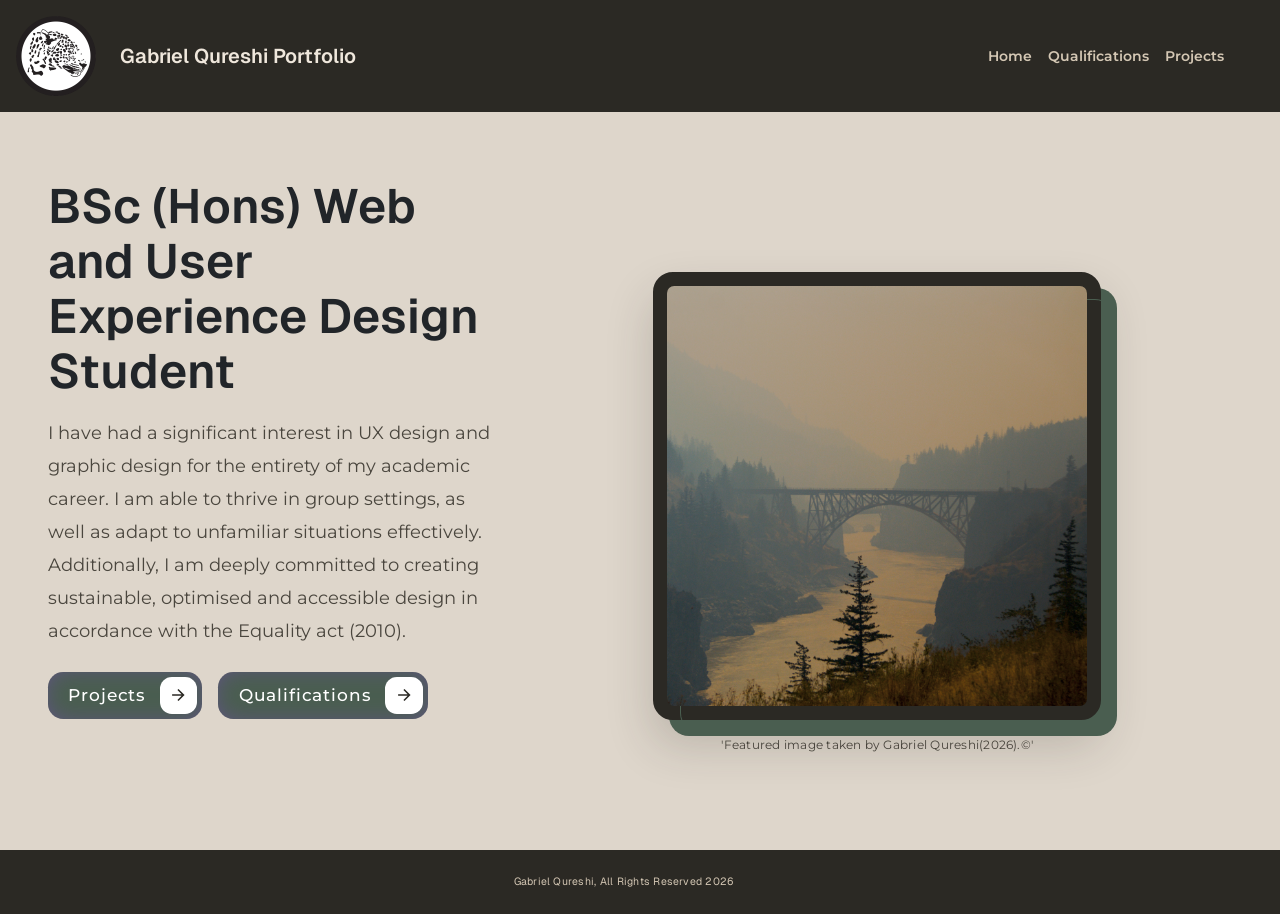
==== index.html @ 2beb2ed2 "Add files via upload" ====
<!DOCTYPE html>
<html lang="en">
    <head>
        <meta charset="utf-8" />
        <meta name="viewport" content="width=device-width, initial-scale=1, shrink-to-fit=no" />
        <meta name="description" content="" />
        <meta name="author" content="" />
        <title>Gabriel Qureshi Portfolio</title>
        <!-- Favicon-->
        <link rel="icon" type="image/x-icon" href="assets/faviconL.png" />
        <!-- Custom Google font-->
<link rel="preconnect" href="https://fonts.googleapis.com">
<link rel="preconnect" href="https://fonts.gstatic.com" crossorigin>
<link href="https://fonts.googleapis.com/css2?family=Cantata+One&family=Geist:ital,wght@0,100..900;1,100..900&family=Montserrat:ital,wght@0,100..900;1,100..900&display=swap" rel="stylesheet">
       
        <link href="css/styles.css" rel="stylesheet" />
    </head>
    <body class="d-flex flex-column h-100">
        <main class="flex-shrink-0">
            <!-- Navigation-->
            <nav class="navbar navbar-expand-lg navbar-light bg-white py-3">
                <div class="container px-5">
                     <img class="Bull-Icon" src="assets/FaviconL.png" alt="Favicon" />
                    <a class="navbar-brand" href="index.html"><span class="fw-bolder text-primary">Gabriel Qureshi Portfolio</span></a>
                    <button class="navbar-toggler" type="button" data-bs-toggle="collapse" data-bs-target="#navbarSupportedContent" aria-controls="navbarSupportedContent" aria-expanded="false" aria-label="Toggle navigation"><span class="navbar-toggler-icon"></span></button>
                    <div class="collapse navbar-collapse" id="navbarSupportedContent">
                        <ul class="navbar-nav ms-auto mb-2 mb-lg-0 small fw-bolder">
                            <li class="nav-item"><a class="nav-link" href="index.html">Home</a></li>
                            <li class="nav-item"><a class="nav-link" href="Qualifications.html">Qualifications</a></li>
                            <li class="nav-item"><a class="nav-link" href="projects.html">Projects</a></li>
                         
                        </ul>
                    </div>
                </div>
            </nav>
            <!-- Header-->
            <header class="py-5">
                <div class="container px-5 pb-5">
                    <div class="row gx-5 align-items-center">
                        <div class="col-lg-5 col-xxl-5">
                            <!-- Header text content-->
                            <div class="text-start">
                                
                                <h1 class="display-3 fw-bolder mb-3"><span class="text-gradient d-inline">BSc (Hons) Web and User Experience Design Student</span></h1>
                                <p class="hero-intro mb-4">I have had a significant interest in UX design and graphic design for the entirety of my academic career. I am able to thrive in group settings, as well as adapt to unfamiliar situations effectively. Additionally, I am deeply committed to creating sustainable, optimised and accessible design in accordance with the Equality act (2010).</p>
                                <div class="d-grid gap-3 d-sm-flex justify-content-sm-start mb-3">
                                                                        <a class="cssbuttons-io-button" href="projects.html">
                                                                                Projects
                                                                                <span class="icon" aria-hidden="true">
                                                                                        <svg height="240" width="240" viewBox="0 0 24 24" xmlns="http://www.w3.org/2000/svg">
                                                                                                <path d="M0 0h24v24H0z" fill="none"></path>
                                                                                                <path d="M16.172 11l-5.364-5.364 1.414-1.414L20 12l-7.778 7.778-1.414-1.414L16.172 13H4v-2z" fill="currentColor"></path>
                                                                                        </svg>
                                                                                </span>
                                                                        </a>
                                                                         <a class="cssbuttons-io-button" href="Qualifications.html">
                                                                                Qualifications
                                                                                <span class="icon" aria-hidden="true">
                                                                                        <svg height="240" width="240" viewBox="0 0 24 24" xmlns="http://www.w3.org/2000/svg">
                                                                                                <path d="M0 0h24v24H0z" fill="none"></path>
                                                                                                <path d="M16.172 11l-5.364-5.364 1.414-1.414L20 12l-7.778 7.778-1.414-1.414L16.172 13H4v-2z" fill="currentColor"></path>
                                                                                        </svg>
                                                                                </span>
                                                                        </a>
                                </div>
                            </div>
                        </div>
                        <div class="col-lg-7 col-xxl-7">
                            <!-- Header profile picture-->
                            <div class="d-flex justify-content-center mt-5 mt-xxl-0">
                                <div class="profile hero-image-frame">
                                   
                                    <img class="profile-img" src="assets/Bridge.jpg" alt="Bridge stretching across a calm landscape" />
                                
                                      
                    </div>
                                </div>
                                <p class="image-credit">'Featured image taken by Gabriel Qureshi(2026).©'</p>
                        </div>
                    </div>
                </div>
            </header>
        </main>
        <!-- Footer-->
        <footer class="bg-white py-4 mt-auto">
            <div class="container px-5">
                <div class="row align-items-center justify-content-between flex-column flex-sm-row">
                    <div class="FooterText"><div class="small m-0">Gabriel Qureshi, All Rights Reserved 2026</div></div>
                    <div class="col-auto">
                        
                    </div>
                </div>
            </div>
        </footer>

    </body>
</html>
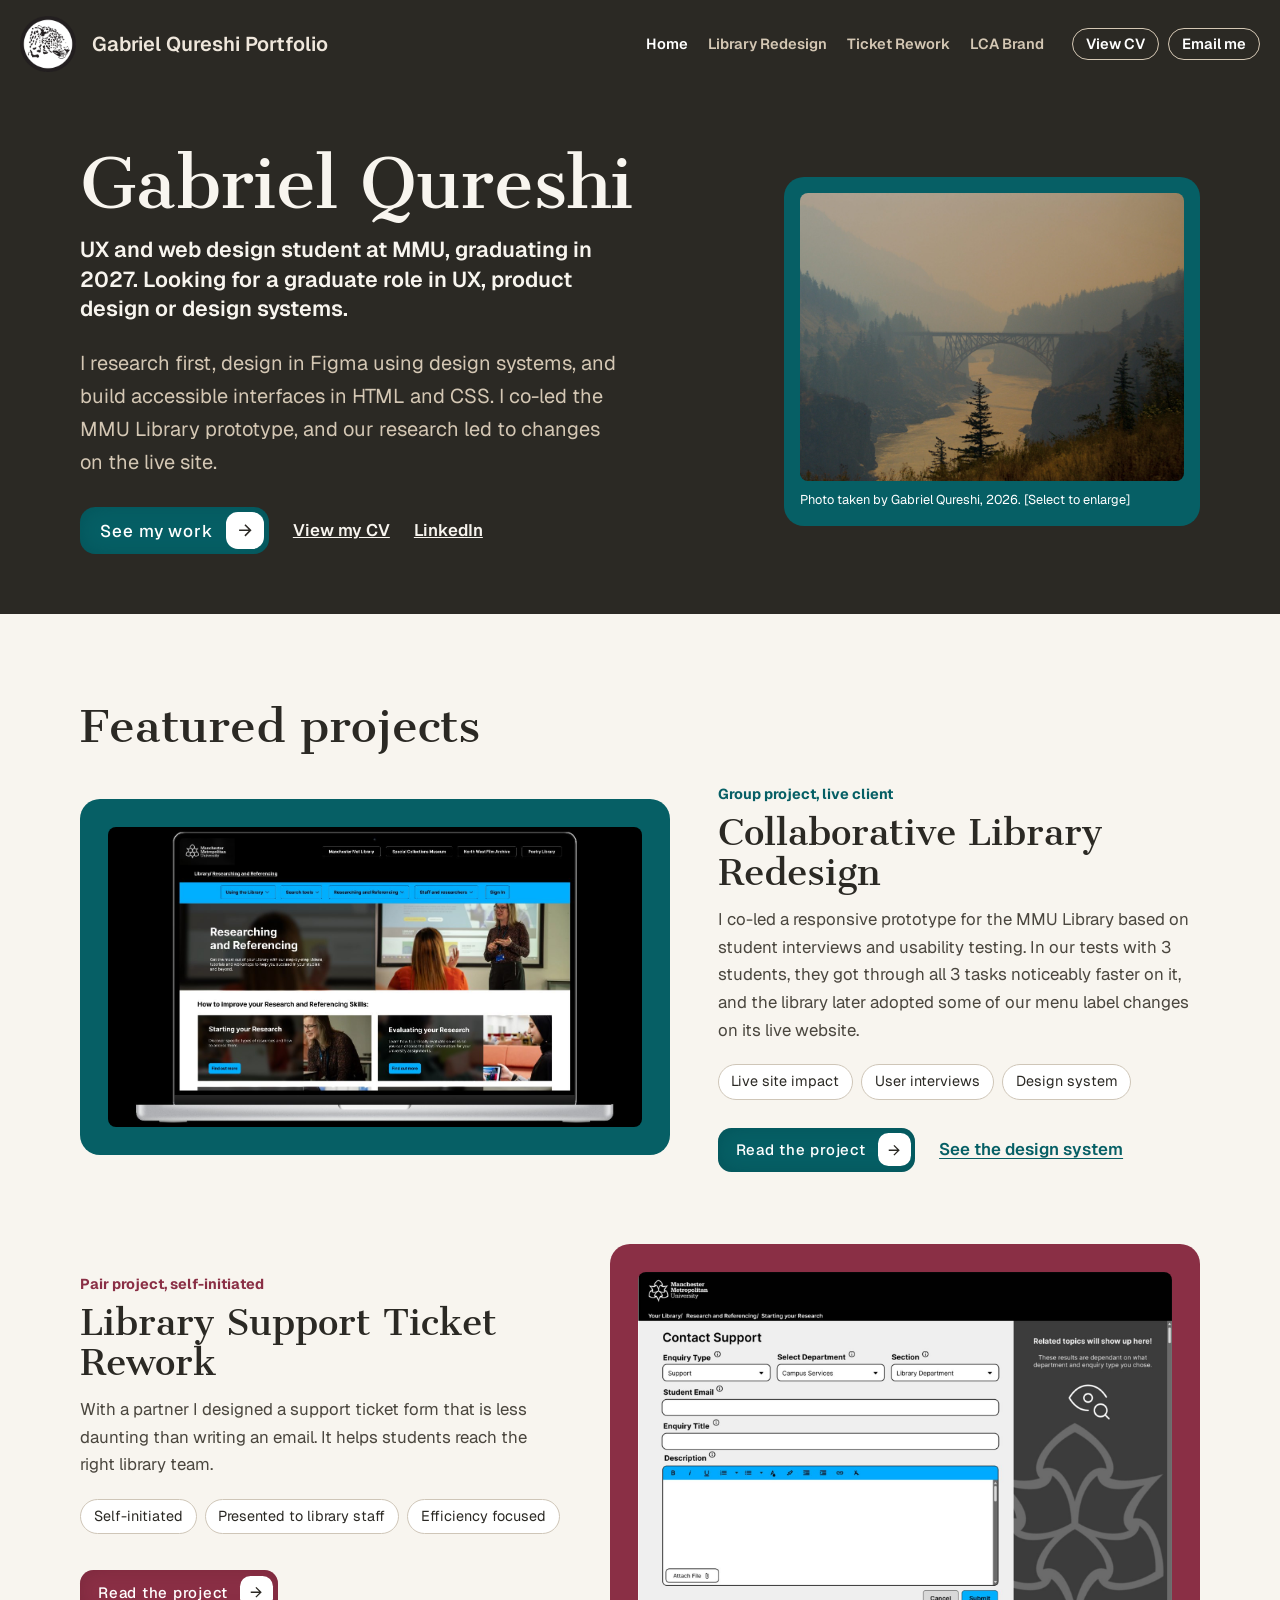
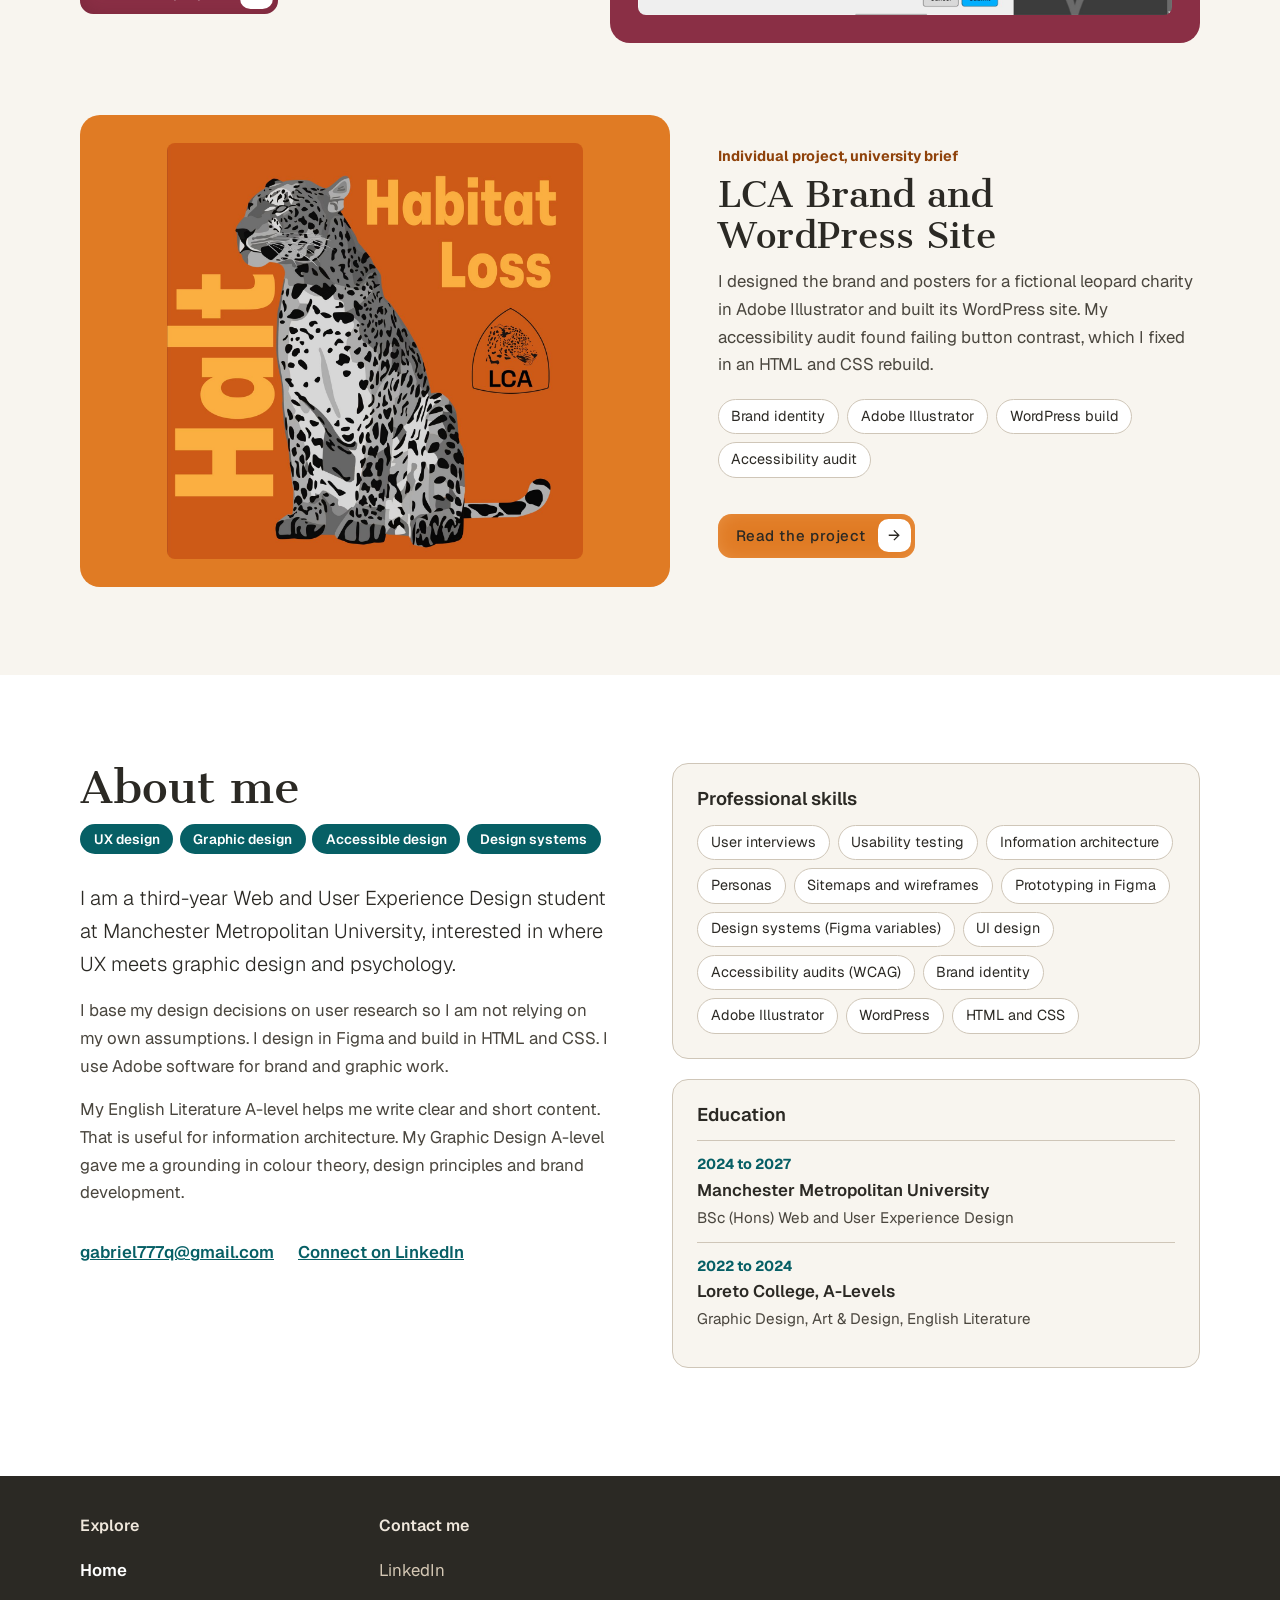
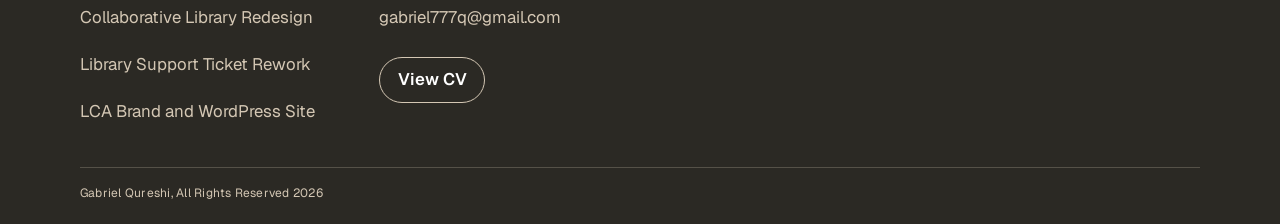
==== commit 6655279e: "Add files via upload" ====
--- a/index.html
+++ b/index.html
@@ -1,97 +1,225 @@
 <!DOCTYPE html>
-<html lang="en">
+<html lang="en-GB">
     <head>
         <meta charset="utf-8" />
-        <meta name="viewport" content="width=device-width, initial-scale=1, shrink-to-fit=no" />
-        <meta name="description" content="" />
-        <meta name="author" content="" />
-        <title>Gabriel Qureshi Portfolio</title>
-        <!-- Favicon-->
-        <link rel="icon" type="image/x-icon" href="assets/faviconL.png" />
-        <!-- Custom Google font-->
-<link rel="preconnect" href="https://fonts.googleapis.com">
-<link rel="preconnect" href="https://fonts.gstatic.com" crossorigin>
-<link href="https://fonts.googleapis.com/css2?family=Cantata+One&family=Geist:ital,wght@0,100..900;1,100..900&family=Montserrat:ital,wght@0,100..900;1,100..900&display=swap" rel="stylesheet">
-       
+        <meta name="viewport" content="width=device-width, initial-scale=1" />
+        <meta name="description" content="Gabriel Qureshi is a third-year Web and User Experience Design student at Manchester Metropolitan University. See his UX research, design system and brand projects." />
+        <meta property="og:type" content="website" />
+        <meta property="og:title" content="Gabriel Qureshi | UX and Design Systems Portfolio" />
+        <meta property="og:description" content="Gabriel Qureshi is a third-year Web and User Experience Design student at Manchester Metropolitan University. See his UX research, design system and brand projects." />
+        <meta property="og:image" content="https://rafigq.github.io/Gabriel_Qureshi_Portfolio/assets/og/og-home.jpg" />
+        <meta property="og:image:width" content="1200" />
+        <meta property="og:image:height" content="630" />
+        <meta name="twitter:card" content="summary_large_image" />
+        <meta name="author" content="Gabriel Qureshi" />
+        <link rel="canonical" href="https://rafigq.github.io/Gabriel_Qureshi_Portfolio/" />
+        <meta property="og:url" content="https://rafigq.github.io/Gabriel_Qureshi_Portfolio/" />
+        <meta name="theme-color" content="#2b2924" />
+        <title>Gabriel Qureshi | UX and Design Systems Portfolio</title>
+        <!-- Favicon -->
+        <link rel="icon" type="image/png" href="assets/FaviconL.png" />
+        <!-- Google fonts -->
+        <link rel="preconnect" href="https://fonts.googleapis.com">
+        <link rel="preconnect" href="https://fonts.gstatic.com" crossorigin>
+        <link href="https://fonts.googleapis.com/css2?family=Cantata+One&family=Geist:ital,wght@0,100..900;1,100..900&family=Montserrat:ital,wght@0,100..900;1,100..900&display=swap" rel="stylesheet">
         <link href="css/styles.css" rel="stylesheet" />
-    </head>
-    <body class="d-flex flex-column h-100">
-        <main class="flex-shrink-0">
-            <!-- Navigation-->
-            <nav class="navbar navbar-expand-lg navbar-light bg-white py-3">
-                <div class="container px-5">
-                     <img class="Bull-Icon" src="assets/FaviconL.png" alt="Favicon" />
-                    <a class="navbar-brand" href="index.html"><span class="fw-bolder text-primary">Gabriel Qureshi Portfolio</span></a>
-                    <button class="navbar-toggler" type="button" data-bs-toggle="collapse" data-bs-target="#navbarSupportedContent" aria-controls="navbarSupportedContent" aria-expanded="false" aria-label="Toggle navigation"><span class="navbar-toggler-icon"></span></button>
-                    <div class="collapse navbar-collapse" id="navbarSupportedContent">
-                        <ul class="navbar-nav ms-auto mb-2 mb-lg-0 small fw-bolder">
-                            <li class="nav-item"><a class="nav-link" href="index.html">Home</a></li>
-                            <li class="nav-item"><a class="nav-link" href="Qualifications.html">Qualifications</a></li>
-                            <li class="nav-item"><a class="nav-link" href="projects.html">Projects</a></li>
-                         
+    <script type="application/ld+json">
+        {"@context":"https://schema.org","@type":"Person","name":"Gabriel Qureshi","url":"https://rafigq.github.io/Gabriel_Qureshi_Portfolio/","email":"mailto:gabriel777q@gmail.com","jobTitle":"UX and web design student","alumniOf":{"@type":"CollegeOrUniversity","name":"Manchester Metropolitan University"},"knowsAbout":["UX design","Design systems","Figma","Accessibility","HTML and CSS"],"sameAs":["https://www.linkedin.com/in/gabriel-qureshi-59a591330/"]}
+        </script>
+        </head>
+    <body class="home">
+        <a class="skip-link" href="#content">Skip to main content</a>
+        <!-- Navigation -->
+            <nav class="site-nav">
+                <div class="wrapper nav-inner">
+                    <img width="80" height="80" class="Bull-Icon" src="assets/FaviconL.png" alt="" />
+                    <a class="brand" href="index.html"><span>Gabriel Qureshi Portfolio</span></a>
+                    <button class="nav-toggle" type="button" aria-controls="nav-menu" aria-expanded="false" aria-label="Toggle navigation"><span class="nav-toggle-icon"></span></button>
+                    <div class="nav-menu" id="nav-menu">
+                        <ul class="nav-links">
+                            <li><a href="index.html" aria-current="page">Home</a></li>
+                            <li><a href="mmu-library-project.html">Library Redesign</a></li>
+                            <li><a href="mmu-library-ticketing-system.html">Ticket Rework</a></li>
+                            <li><a href="lca-branding.html">LCA Brand</a></li>
+                            <li><a class="nav-cta" href="assets/CV.pdf" type="application/pdf" target="_blank" rel="noopener">View CV<span class="sr-only"> (PDF, opens in a new tab)</span></a></li>
+                            <li><a class="nav-cta" href="mailto:gabriel777q@gmail.com">Email me</a></li>
                         </ul>
                     </div>
                 </div>
             </nav>
-            <!-- Header-->
-            <header class="py-5">
-                <div class="container px-5 pb-5">
-                    <div class="row gx-5 align-items-center">
-                        <div class="col-lg-5 col-xxl-5">
-                            <!-- Header text content-->
-                            <div class="text-start">
-                                
-                                <h1 class="display-3 fw-bolder mb-3"><span class="text-gradient d-inline">BSc (Hons) Web and User Experience Design Student</span></h1>
-                                <p class="hero-intro mb-4">I have had a significant interest in UX design and graphic design for the entirety of my academic career. I am able to thrive in group settings, as well as adapt to unfamiliar situations effectively. Additionally, I am deeply committed to creating sustainable, optimised and accessible design in accordance with the Equality act (2010).</p>
-                                <div class="d-grid gap-3 d-sm-flex justify-content-sm-start mb-3">
-                                                                        <a class="cssbuttons-io-button" href="projects.html">
-                                                                                Projects
-                                                                                <span class="icon" aria-hidden="true">
-                                                                                        <svg height="240" width="240" viewBox="0 0 24 24" xmlns="http://www.w3.org/2000/svg">
-                                                                                                <path d="M0 0h24v24H0z" fill="none"></path>
-                                                                                                <path d="M16.172 11l-5.364-5.364 1.414-1.414L20 12l-7.778 7.778-1.414-1.414L16.172 13H4v-2z" fill="currentColor"></path>
-                                                                                        </svg>
-                                                                                </span>
-                                                                        </a>
-                                                                         <a class="cssbuttons-io-button" href="Qualifications.html">
-                                                                                Qualifications
-                                                                                <span class="icon" aria-hidden="true">
-                                                                                        <svg height="240" width="240" viewBox="0 0 24 24" xmlns="http://www.w3.org/2000/svg">
-                                                                                                <path d="M0 0h24v24H0z" fill="none"></path>
-                                                                                                <path d="M16.172 11l-5.364-5.364 1.414-1.414L20 12l-7.778 7.778-1.414-1.414L16.172 13H4v-2z" fill="currentColor"></path>
-                                                                                        </svg>
-                                                                                </span>
-                                                                        </a>
-                                </div>
+
+        <main>
+
+            <!-- Hero -->
+            <header class="page-hero" id="content">
+                <div class="container">
+                    <div>
+                        <h1>Gabriel Qureshi</h1>
+                        <p class="hero-role">UX and web design student at MMU, graduating in 2027. Looking for a graduate role in UX, product design or design systems.</p>
+                        <p class="hero-lead">I research first, design in Figma using design systems, and build accessible interfaces in HTML and CSS. I co-led the MMU Library prototype, and our research led to changes on the live site.</p>
+                        <div class="hero-actions">
+                            <a class="cssbuttons-io-button" href="#featured-projects">See my work<span class="icon" aria-hidden="true"><svg viewBox="0 0 24 24"><path d="M16.2 11l-5.4-5.4 1.4-1.4L20 12l-7.8 7.8-1.4-1.4 5.4-5.4H4v-2z" fill="currentColor"/></svg></span></a>
+                            <a class="hero-link" href="assets/CV.pdf" type="application/pdf" target="_blank" rel="noopener">View my CV<span class="sr-only"> (PDF, opens in a new tab)</span></a>
+                            <a class="hero-link" href="https://www.linkedin.com/in/gabriel-qureshi-59a591330/" target="_blank" rel="noopener noreferrer">LinkedIn</a>
+                        </div>
+                    </div>
+                    <figure class="hero-stage">
+                        <button class="image-zoom-trigger" type="button" aria-label="Enlarge: steel bridge over a river valley in haze">
+                            <img width="2400" height="1609" src="assets/Bridge.jpg" alt="Steel arch bridge over a river valley in haze" />
+                        </button>
+                        <figcaption>Photo taken by Gabriel Qureshi, 2026. [Select to enlarge]</figcaption>
+                    </figure>
+                </div>
+            </header>
+
+
+          
+
+            <!-- Featured projects -->
+            <section class="featured" id="featured-projects" aria-labelledby="featured-title">
+                <div class="container">
+                    <div class="section-intro">
+                        <h2 class="section-title" id="featured-title">Featured projects</h2>
+                    </div>
+
+                    <article class="feature">
+                        <div class="feature-image">
+                            <a href="mmu-library-project.html" tabindex="-1" aria-hidden="true"><img loading="lazy" width="1337" height="751" src="assets/PrototypeSS.jpg" alt="Screenshot of the MMU Library website prototype" /></a>
+                        </div>
+                        <div class="feature-text">
+                            <p class="feature-type">Group project, live client</p>
+                            <h3><a href="mmu-library-project.html">Collaborative Library Redesign</a></h3>
+                            <p>I co-led a responsive prototype for the MMU Library based on student interviews and usability testing. In our tests with 3 students, they got through all 3 tasks noticeably faster on it, and the library later adopted some of our menu label changes on its live website.</p>
+                            <ul class="chip-list" aria-label="Project highlights">
+                                <li>Live site impact</li>
+                                <li>User interviews</li>
+                                <li>Design system</li>
+                            </ul>
+                            <div class="feature-actions">
+                                <a class="cssbuttons-io-button" href="mmu-library-project.html">Read the project<span class="icon" aria-hidden="true"><svg viewBox="0 0 24 24"><path d="M16.2 11l-5.4-5.4 1.4-1.4L20 12l-7.8 7.8-1.4-1.4 5.4-5.4H4v-2z" fill="currentColor"/></svg></span></a>
+                                <a class="text-link" href="mmu-library-project.html#ds">See the design system</a>
                             </div>
                         </div>
-                        <div class="col-lg-7 col-xxl-7">
-                            <!-- Header profile picture-->
-                            <div class="d-flex justify-content-center mt-5 mt-xxl-0">
-                                <div class="profile hero-image-frame">
-                                   
-                                    <img class="profile-img" src="assets/Bridge.jpg" alt="Bridge stretching across a calm landscape" />
-                                
-                                      
-                    </div>
-                                </div>
-                                <p class="image-credit">'Featured image taken by Gabriel Qureshi(2026).©'</p>
-                        </div>
-                    </div>
-                </div>
-            </header>
+                    </article>
+
+                    <article class="feature feature-plum">
+                        <div class="feature-image">
+                            <a href="mmu-library-ticketing-system.html" tabindex="-1" aria-hidden="true"><img loading="lazy" width="1500" height="966" src="assets/Ticketing.jpg" alt="MMU Library ticketing system prototype" /></a>
+                        </div>
+                        <div class="feature-text">
+                            <p class="feature-type">Pair project, self-initiated</p>
+                            <h3><a href="mmu-library-ticketing-system.html">Library Support Ticket Rework</a></h3>
+                            <p>With a partner I designed a support ticket form that is less daunting than writing an email. It helps students reach the right library team.</p>
+                            <ul class="chip-list" aria-label="Project highlights">
+                                <li>Self-initiated</li>
+                                <li>Presented to library staff</li>
+                                <li>Efficiency focused</li>
+                            </ul>
+                            <a class="cssbuttons-io-button" href="mmu-library-ticketing-system.html">Read the project<span class="icon" aria-hidden="true"><svg viewBox="0 0 24 24"><path d="M16.2 11l-5.4-5.4 1.4-1.4L20 12l-7.8 7.8-1.4-1.4 5.4-5.4H4v-2z" fill="currentColor"/></svg></span></a>
+                        </div>
+                    </article>
+
+                    <article class="feature feature-ochre">
+                        <div class="feature-image">
+                            <a href="lca-branding.html" tabindex="-1" aria-hidden="true"><img src="assets/lca/lca-poster-final.jpg" alt="Final LCA poster: an orange background with a grey illustrated leopard and the words Halt Habitat Loss" width="1400" height="1400" loading="lazy" /></a>
+                        </div>
+                        <div class="feature-text">
+                            <p class="feature-type">Individual project, university brief</p>
+                            <h3><a href="lca-branding.html">LCA Brand and WordPress Site</a></h3>
+                            <p>I designed the brand and posters for a fictional leopard charity in Adobe Illustrator and built its WordPress site. My accessibility audit found failing button contrast, which I fixed in an HTML and CSS rebuild.</p>
+                            <ul class="chip-list" aria-label="Project highlights">
+                                <li>Brand identity</li>
+                                <li>Adobe Illustrator</li>
+                                <li>WordPress build</li>
+                                <li>Accessibility audit</li>
+                            </ul>
+                            <a class="cssbuttons-io-button" href="lca-branding.html">Read the project<span class="icon" aria-hidden="true"><svg viewBox="0 0 24 24"><path d="M16.2 11l-5.4-5.4 1.4-1.4L20 12l-7.8 7.8-1.4-1.4 5.4-5.4H4v-2z" fill="currentColor"/></svg></span></a>
+                        </div>
+                    </article>
+                </div>
+            </section>
+
+            <!-- About me -->
+            <section class="about" aria-labelledby="about-title">
+                <div class="container">
+                    <div class="about-text">
+                        <h2 class="section-title" id="about-title">About me</h2>
+                        <p class="about-tags"><span class="tag">UX design</span><span class="tag">Graphic design</span><span class="tag">Accessible design</span><span class="tag">Design systems</span></p>
+                        <p class="intro-text">I am a third-year Web and User Experience Design student at Manchester Metropolitan University, interested in where UX meets graphic design and psychology.</p>
+                        <p>I base my design decisions on user research so I am not relying on my own assumptions. I design in Figma and build in HTML and CSS. I use Adobe software for brand and graphic work.</p>
+                        <p>My English Literature A-level helps me write clear and short content. That is useful for information architecture. My Graphic Design A-level gave me a grounding in colour theory, design principles and brand development.</p>
+                        <ul class="contact-links">
+                            <li><a href="mailto:gabriel777q@gmail.com">gabriel777q@gmail.com</a></li>
+                            <li><a href="https://www.linkedin.com/in/gabriel-qureshi-59a591330/" target="_blank" rel="noopener noreferrer">Connect on LinkedIn</a></li>
+                        </ul>
+                    </div>
+
+                    <div class="about-panels">
+                        <div class="panel">
+                            <h3>Professional skills</h3>
+                            <ul class="chip-list">
+                                <li>User interviews</li>
+                                <li>Usability testing</li>
+                                <li>Information architecture</li>
+                                <li>Personas</li>
+                                <li>Sitemaps and wireframes</li>
+                                <li>Prototyping in Figma</li>
+                                <li>Design systems (Figma variables)</li>
+                                <li>UI design</li>
+                                <li>Accessibility audits (WCAG)</li>
+                                <li>Brand identity</li>
+                                <li>Adobe Illustrator</li>
+                                <li>WordPress</li>
+                                <li>HTML and CSS</li>
+                            </ul>
+                        </div>
+                        <div class="panel">
+                            <h3>Education</h3>
+                            <div class="entry">
+                                <p class="entry-year">2024 to 2027</p>
+                                <p class="entry-title">Manchester Metropolitan University</p>
+                                <p class="entry-detail">BSc (Hons) Web and User Experience Design</p>
+                            </div>
+                            <div class="entry">
+                                <p class="entry-year">2022 to 2024</p>
+                                <p class="entry-title">Loreto College, A-Levels</p>
+                                <p class="entry-detail">Graphic Design, Art &amp; Design, English Literature</p>
+                            </div>
+                        </div>
+                    </div>
+                </div>
+            </section>
         </main>
-        <!-- Footer-->
-        <footer class="bg-white py-4 mt-auto">
-            <div class="container px-5">
-                <div class="row align-items-center justify-content-between flex-column flex-sm-row">
-                    <div class="FooterText"><div class="small m-0">Gabriel Qureshi, All Rights Reserved 2026</div></div>
-                    <div class="col-auto">
-                        
-                    </div>
-                </div>
+
+        <!-- Footer -->
+        <footer>
+            <div class="wrapper footer-wrapper">
+                <div class="footer-main">
+                    <div class="footer-columns">
+                        <nav class="footer-column" aria-label="Page links">
+                            <h2 class="footer-heading">Explore</h2>
+                            <ul class="footer-links">
+                                <li><a href="index.html" aria-current="page">Home</a></li>
+                                <li><a href="mmu-library-project.html">Collaborative Library Redesign</a></li>
+                                <li><a href="mmu-library-ticketing-system.html">Library Support Ticket Rework</a></li>
+                                <li><a href="lca-branding.html">LCA Brand and WordPress Site</a></li>
+                            </ul>
+                        </nav>
+                        <div class="footer-column">
+                            <h2 class="footer-heading">Contact me</h2>
+                            <ul class="footer-links">
+                                <li><a href="https://www.linkedin.com/in/gabriel-qureshi-59a591330/" target="_blank" rel="noopener noreferrer">LinkedIn</a></li>
+                                <li><a href="mailto:gabriel777q@gmail.com">gabriel777q@gmail.com</a></li>
+                            </ul>
+                            <a class="footer-cv-button" href="assets/CV.pdf" type="application/pdf" target="_blank" rel="noopener">View CV<span class="sr-only"> (PDF, opens in a new tab)</span></a>
+                        </div>
+                    </div>
+                </div>
+                <p class="footer-copyright">Gabriel Qureshi, All Rights Reserved 2026</p>
             </div>
         </footer>
-
+        <script src="js/image-lightbox.js" defer></script>
+        <script src="js/nav-toggle.js" defer></script>
     </body>
 </html>
+
--- a/css/styles.css
+++ b/css/styles.css
@@ -0,0 +1,2339 @@
+
+* {
+  box-sizing: border-box;
+}
+
+html {
+  height: 100%;
+}
+
+@media (prefers-reduced-motion: no-preference) {
+  html {
+    scroll-behavior: smooth;
+  }
+}
+
+body {
+  display: flex;
+  flex-direction: column;
+  height: 100%;
+  margin: 0;
+  font-family: "Montserrat", sans-serif;
+  font-size: 1rem;
+  line-height: 1.5;
+  color: #212529;
+}
+
+main {
+  flex-shrink: 0;
+}
+
+h1,
+h2,
+h3 {
+  margin-top: 0;
+  margin-bottom: 0.5rem;
+  font-family: "Geist", serif;
+  font-weight: 600;
+  line-height: 1.2;
+}
+
+h3,
+.sub-heading {
+  font-size: calc(1.3rem + 0.6vw);
+}
+
+p {
+  margin-top: 0;
+  margin-bottom: 1rem;
+}
+
+a {
+  color: #1e30f3;
+  text-decoration: underline;
+}
+
+a:hover {
+  color: #1826c2;
+}
+
+img,
+svg {
+  vertical-align: middle;
+}
+
+button {
+  margin: 0;
+  font-family: inherit;
+  line-height: inherit;
+  cursor: pointer;
+}
+
+.wrapper {
+  width: 100%;
+  max-width: 2100px;
+  margin-left: auto;
+  margin-right: auto;
+  padding-left: 1rem;
+  padding-right: 3rem;
+}
+
+.big-title {
+  font-size: calc(1.425rem + 2.1vw);
+  line-height: 1.2;
+}
+
+.sub-heading {
+  margin-bottom: 1rem;
+}
+
+.intro-text {
+  font-size: 1.25rem;
+  font-weight: 300;
+}
+
+@media (min-width: 1200px) {
+  h3,
+  .sub-heading {
+    font-size: 1.75rem;
+  }
+
+  .big-title {
+    font-size: 3rem;
+  }
+}
+
+/* ---------- navigation ---------- */
+.site-nav {
+  position: relative;
+  display: flex;
+  flex-wrap: wrap;
+  align-items: center;
+  justify-content: space-between;
+  padding: 1rem 0;
+  background-color: #2B2924;
+}
+
+.nav-inner {
+  display: flex;
+  flex-wrap: inherit;
+  align-items: center;
+  justify-content: space-between;
+}
+
+.Bull-Icon {
+  margin-right: 1.5rem;
+}
+
+.brand {
+  margin-right: 1rem;
+  padding-top: 0.3125rem;
+  padding-bottom: 0.3125rem;
+  font-family: "Geist", serif;
+  font-size: 1.25rem;
+  font-weight: 600;
+  color: rgba(0, 0, 0, 0.9);
+  text-decoration: none;
+  white-space: nowrap;
+}
+
+.brand span {
+  color: #EFE7DC;
+}
+
+.nav-toggle {
+  padding: 0.25rem 0.75rem;
+  font-size: 1.25rem;
+  line-height: 1;
+  color: rgba(0, 0, 0, 0.55);
+  background-color: transparent;
+  border: none;
+  border-radius: 0.375rem;
+  transition: box-shadow 0.15s ease-in-out;
+}
+
+.nav-toggle:focus {
+  outline: 0;
+  box-shadow: 0 0 0 0.25rem #efe7dc;
+}
+
+.nav-toggle-icon {
+  display: inline-block;
+  width: 1.5em;
+  height: 1.5em;
+  vertical-align: middle;
+  background-image: url("data:image/svg+xml,%3csvg xmlns='http://www.w3.org/2000/svg' viewBox='0 0 30 30'%3e%3cpath stroke='%23efe7dc' stroke-linecap='round' stroke-miterlimit='10' stroke-width='2' d='M4 7h22M4 15h22M4 23h22'/%3e%3c/svg%3e");
+  background-repeat: no-repeat;
+  background-position: center;
+  background-size: 100%;
+}
+
+.nav-menu {
+  display: none;
+  flex-basis: 100%;
+  flex-grow: 1;
+  align-items: center;
+}
+
+.nav-links {
+  display: flex;
+  flex-direction: column;
+  margin: 0 0 0.5rem auto;
+  padding-left: 0;
+  list-style: none;
+  font-size: 0.875em;
+}
+
+.nav-links a {
+  display: block;
+  padding: 0.5rem 0;
+  font-weight: 600;
+  color: #D4C7B4;
+  text-decoration: none;
+  transition: color 0.15s ease-in-out;
+}
+
+.nav-links a:hover,
+.nav-links a:focus {
+  color: #fff;
+}
+
+@media (prefers-reduced-motion: reduce) {
+  .nav-toggle,
+  .nav-links a {
+    transition: none;
+  }
+}
+
+@media (min-width: 1100px) {
+  .site-nav {
+    flex-wrap: nowrap;
+    justify-content: flex-start;
+  }
+
+  .nav-toggle {
+    display: none;
+  }
+
+  .nav-menu {
+    display: flex;
+    flex-basis: auto;
+  }
+
+  .nav-links {
+    flex-direction: row;
+    margin-bottom: 0;
+  }
+
+  .nav-links a {
+    padding-left: 0.5rem;
+    padding-right: 0.5rem;
+  }
+}
+
+/* ---------- footer ---------- */
+footer {
+  margin-top: auto;
+  padding: 2.5rem 0 1.25rem;
+  background-color: #2B2924;
+}
+
+.footer-wrapper {
+  font-family: "Geist", serif;
+  color: rgb(212, 199, 180);
+}
+
+.footer-main {
+  display: flex;
+  align-items: center;
+  justify-content: center;
+  gap: 4rem;
+}
+
+.footer-columns {
+  display: grid;
+  grid-template-columns: repeat(2, minmax(0, max-content));
+  justify-content: center;
+  gap: 4rem;
+  text-align: center;
+}
+
+.footer-heading {
+  margin-bottom: 0.75rem;
+  color: #EFE7DC;
+  font-size: 1rem;
+}
+
+.footer-column:first-child {
+  text-align: left;
+}
+
+.footer-links {
+  margin: 0;
+  padding: 0;
+  list-style: none;
+}
+
+.footer-links li + li {
+  margin-top: 0.5rem;
+}
+
+.footer-links a {
+  color: rgb(212, 199, 180);
+  text-decoration: none;
+}
+
+.footer-links a:hover,
+.footer-links a:focus-visible {
+  color: #fff;
+  text-decoration: underline;
+}
+
+.footer-links a[aria-current="page"] {
+  color: #fff;
+  font-weight: 600;
+}
+
+.footer-column:last-child .footer-links a[href^="mailto:"] {
+  overflow-wrap: anywhere;
+}
+
+.footer-cv-button {
+  display: inline-block;
+  margin-top: 1rem;
+  padding: 0.5rem 1.1rem;
+  border: 1px solid #D4C7B4;
+  border-radius: 2rem;
+  background: transparent;
+  color: #fff;
+  font-weight: 600;
+  text-decoration: none;
+  white-space: nowrap;
+}
+
+.footer-cv-button:hover,
+.footer-cv-button:focus-visible {
+  background: #d4c7b4;
+  color: var(--ink);
+}
+
+.footer-copyright {
+  margin: 2rem 0 0;
+  padding-top: 1rem;
+  border-top: 1px solid rgba(212, 199, 180, 0.25);
+  color: rgb(212, 199, 180);
+  font-size: 0.75rem;
+  letter-spacing: 0.02em;
+  text-align: center;
+}
+
+@media (max-width: 700px) {
+  .footer-main {
+    flex-wrap: wrap;
+    gap: 2rem;
+  }
+
+  .footer-columns {
+    gap: clamp(1.5rem, 8vw, 4rem);
+  }
+}
+
+/* ---------- buttons ---------- */
+.cssbuttons-io-button {
+  background: var(--accent);
+  color: var(--on-accent);
+  text-decoration: none;
+  font-family: inherit;
+  padding: 0.35em;
+  padding-left: 1.2em;
+  font-size: 17px;
+  font-weight: 500;
+  border-radius: 0.9em;
+  border: none;
+  letter-spacing: 0.05em;
+  display: flex;
+  align-items: center;
+  box-shadow: inset 0 0 1.6em -0.6em var(--accent-dark);
+  position: relative;
+  height: 2.8em;
+  padding-right: 3.3em;
+  cursor: pointer;
+}
+
+.cssbuttons-io-button:visited,
+.cssbuttons-io-button:hover,
+.cssbuttons-io-button:focus,
+.cssbuttons-io-button:active {
+  color: var(--on-accent);
+  text-decoration: none;
+}
+
+.cssbuttons-io-button .icon {
+  background: white;
+  margin-left: 1em;
+  position: absolute;
+  display: flex;
+  align-items: center;
+  justify-content: center;
+  height: 2.2em;
+  width: 2.2em;
+  border-radius: 0.7em;
+  right: 0.3em;
+  transition: all 0.3s;
+}
+
+.cssbuttons-io-button:hover .icon {
+  width: calc(100% - 0.6em);
+}
+
+.cssbuttons-io-button .icon svg {
+  width: 1.1em;
+  transition: transform 0.3s;
+  color: #2B2924;
+}
+
+.cssbuttons-io-button:hover .icon svg {
+  transform: translateX(0.1em);
+}
+
+.cssbuttons-io-button:active .icon {
+  transform: scale(0.95);
+}
+
+.cssbuttons-io-button:hover {
+  background: var(--accent-dark);
+}
+
+/* ---------- image zoom and lightbox ---------- */
+.image-zoom-trigger {
+  display: block;
+  max-width: 100%;
+  margin: 0 auto;
+  padding: 0;
+  border: 0;
+  border-radius: 1rem;
+  background: transparent;
+  cursor: zoom-in;
+}
+
+.image-zoom-trigger:focus-visible {
+  outline-offset: 4px;
+}
+
+.image-zoom-hint {
+  margin: 0.75rem 0 0;
+  color: #4a463e;
+  font-size: 0.8rem;
+  text-align: center;
+}
+
+.image-credit {
+  margin: 1rem 0 0;
+  color: #4a463e;
+  font-size: 0.75rem;
+  letter-spacing: 0.02em;
+  line-height: 1.5;
+  text-align: center;
+}
+
+.image-lightbox {
+  position: fixed;
+  width: min(92vw, 80rem);
+  max-width: none;
+  max-height: 92vh;
+  padding: 3.5rem 1rem 1rem;
+  border: 0;
+  border-radius: 0.75rem;
+  background: #1b1a18;
+  color: #fff;
+}
+
+.image-lightbox::backdrop {
+  background: rgba(0, 0, 0, 0.85);
+}
+
+.image-lightbox img {
+  display: block;
+  max-width: 100%;
+  max-height: calc(92vh - 5rem);
+  margin: 0 auto;
+  object-fit: contain;
+}
+
+/* tall (portrait) images scroll inside the lightbox so they stay readable */
+.image-lightbox.tall {
+  overflow-y: auto;
+}
+
+.image-lightbox.tall img {
+  width: min(100%, 40rem);
+  max-height: none;
+}
+
+.image-lightbox-close {
+  position: absolute;
+  top: 0.75rem;
+  right: 0.75rem;
+  padding: 0.4rem 0.8rem;
+  border: 1px solid #fff;
+  border-radius: 0.25rem;
+  background: transparent;
+  color: #fff;
+}
+
+/* ---------- design tokens and page theme ---------- */
+:root {
+  --ink: #2b2924;
+  --sand: #ded6cb;
+  --cream: #f8f5ef;
+  --mute: #4a463e;
+  --line: #cfc6b8;
+  --teal: #065f65;
+  --teal-dark: #04494e;
+  --plum: #8a2f45; /* claret, ticketing accent */
+  --plum-dark: #6c2234;
+  --accent: var(--teal);
+  --accent-dark: var(--teal-dark);
+  --on-accent: #fff;
+  --accent-text: var(--accent);
+}
+
+body.ticketing {
+  --accent: var(--plum);
+  --accent-dark: var(--plum-dark);
+  --accent-text: var(--plum);
+}
+
+body.home,
+body.project-page {
+  font-family: "Geist",sans-serif;
+  font-size: 1.05rem;
+  line-height: 1.65;
+  color: var(--ink);
+  background: var(--cream);
+}
+
+:focus-visible {
+  outline: 3px solid var(--accent-text);
+  outline-offset: 3px;
+}
+
+.nav-links a[aria-current="page"] {
+  color: #fff;
+}
+
+.image-zoom-trigger {
+  width: 100%;
+}
+
+.container {
+  width: min(100% - 2.5rem,70rem);
+  margin-inline: auto;
+}
+
+/* ---------- hero (all pages) ---------- */
+.page-hero {
+  padding: clamp(2.5rem,7vw,5.5rem) 0;
+  background: var(--ink);
+  color: var(--cream);
+}
+
+.page-hero .container {
+  display: grid;
+  gap: 2.5rem;
+  align-items: center;
+}
+
+.page-hero :focus-visible {
+  outline-color: var(--cream);
+}
+
+.tag {
+  display: inline-block;
+  margin: 0 .4rem .5rem 0;
+  padding: .25rem .85rem;
+  border-radius: 2rem;
+  background: var(--accent);
+  color: var(--on-accent);
+  font-size: .85rem;
+  font-weight: 600;
+}
+
+.page-hero h1 {
+  margin: 1rem 0;
+  text-wrap: balance;
+  font: 400 clamp(2.5rem,6.5vw,4.75rem)/1.05 "Cantata One",serif;
+  letter-spacing: -.01em;
+}
+
+.hero-lead {
+  max-width: 34rem;
+  margin: 0;
+  font-size: 1.25rem;
+  color: #d4c7b4;
+}
+
+.hero-stage {
+  margin: 0;
+  padding: clamp(1rem,3vw,2rem);
+  border-radius: 1.25rem;
+  background: var(--accent);
+}
+
+.hero-stage img {
+  display: block;
+  width: 100%;
+  height: auto;
+  border-radius: .5rem;
+}
+
+.hero-stage figcaption {
+  margin-top: .75rem;
+  color: var(--on-accent);
+  font-size: .85rem;
+}
+
+/* ---------- quick facts bar ---------- */
+.facts-bar {
+  background: var(--sand);
+  border-bottom: 1px solid var(--line);
+}
+
+.facts-bar dl {
+  display: grid;
+  grid-template-columns: repeat(auto-fit,minmax(12rem,1fr));
+  gap: 1.25rem 2rem;
+  margin: 0;
+  padding: 1.75rem 0;
+}
+
+.facts-bar dt {
+  margin-bottom: .15rem;
+  color: var(--accent-text);
+  font-size: .85rem;
+  font-weight: 700;
+}
+
+.facts-bar dd {
+  margin: 0;
+  line-height: 1.45;
+}
+
+/* ---------- project summary: problem, approach, result ---------- */
+.project-summary {
+  display: grid;
+  grid-template-columns: repeat(auto-fit,minmax(15rem,1fr));
+  gap: 2.25rem;
+  padding: clamp(3.125rem,7.5vw,5rem) 0;
+}
+
+.project-summary div {
+  padding-top: 1rem;
+  border-top: .35rem solid var(--accent);
+}
+
+.project-summary h2 {
+  margin-bottom: .6rem;
+  font-size: 1.5rem;
+}
+
+.project-summary p {
+  margin: 0;
+  color: var(--mute);
+}
+
+/* ---------- project sections: heading left, content right ---------- */
+.project-section {
+  padding: clamp(3.75rem,8.75vw,6.875rem) 0;
+}
+
+.project-section.alt {
+  background: #fff;
+}
+
+.project-section>.container {
+  display: grid;
+  gap: 1.55rem 4rem;
+}
+
+.project-section h2 {
+  margin: 0;
+  padding-top: 1rem;
+  border-top: .35rem solid var(--accent);
+  font: 400 clamp(1.9rem,3.4vw,2.4rem)/1.2 "Cantata One",serif;
+  letter-spacing: .005em;
+}
+
+.section-body {
+  min-width: 0;
+}
+
+.section-body p {
+  max-width: 62ch;
+  color: var(--mute);
+}
+
+.section-body>p:first-child {
+  margin-top: 0;
+}
+
+.section-body h3 {
+  margin-bottom: .5rem;
+  font-size: 1.2rem;
+}
+
+.step-list,
+.tick-list {
+  margin: 1.25rem 0;
+  padding: 0;
+  list-style: none;
+}
+
+.step-list {
+  counter-reset: s;
+}
+
+.step-list li,
+.tick-list li {
+  display: flex;
+  gap: 1rem;
+  padding: .9rem 0;
+  border-top: 1px solid var(--line);
+}
+
+.step-list li {
+  counter-increment: s;
+}
+
+.step-list li::before {
+  content: counter(s);
+  flex: none;
+  display: grid;
+  place-items: center;
+  width: 2rem;
+  height: 2rem;
+  border-radius: 50%;
+  background: var(--accent);
+  color: var(--on-accent);
+  font-size: .9rem;
+  font-weight: 600;
+}
+
+.tick-list li::before {
+  content: "";
+  flex: none;
+  width: .6rem;
+  height: .6rem;
+  margin-top: .6rem;
+  background: var(--accent);
+}
+
+/* ---------- research findings ---------- */
+.finding-grid {
+  display: grid;
+  grid-template-columns: repeat(auto-fit,minmax(15rem,1fr));
+  gap: 1.25rem;
+  margin: 1.5rem 0;
+}
+
+.finding-grid div {
+  padding: 1.5rem;
+  border-radius: .75rem;
+  background: var(--ink);
+  color: var(--cream);
+}
+
+.finding-grid h3 {
+  margin-bottom: .6rem;
+  font: 400 1.35rem/1.2 "Cantata One",serif;
+}
+
+.finding-grid p {
+  margin: 0;
+  color: #d4c7b4;
+}
+
+/* ---------- list of changes ---------- */
+.change-item {
+  padding: 1.25rem 0;
+  border-top: 1px solid var(--line);
+}
+
+.change-item h3 {
+  font-size: 1.15rem;
+}
+
+.change-item dl {
+  display: grid;
+  grid-template-columns: max-content 1fr;
+  gap: .35rem 1.25rem;
+  margin: 0;
+  color: var(--mute);
+}
+
+.change-item dt {
+  color: var(--accent-text);
+  font-weight: 700;
+}
+
+.change-item dd {
+  margin: 0;
+}
+
+/* ---------- figures ---------- */
+.figure-block {
+  margin: 1.75rem 0;
+}
+
+.figure-block img {
+  display: block;
+  width: 100%;
+  height: auto;
+  border-radius: .75rem;
+  box-shadow: 0 .5rem 1.5rem rgba(43,41,36,.18);
+}
+
+.figure-block figcaption {
+  margin-top: .6rem;
+  color: var(--mute);
+  font-size: .85rem;
+}
+
+.figure-pair {
+  display: grid;
+  grid-template-columns: repeat(auto-fit,minmax(16rem,1fr));
+  gap: 1.25rem;
+}
+
+.figure-pair .figure-block {
+  margin: 1.25rem 0 0;
+}
+
+/* ---------- design system board (portrait screenshots) ---------- */
+.system-board {
+  display: grid;
+  grid-column: 1 / -1;
+  gap: 2.5rem 1.5rem;
+  align-items: start;
+  margin-top: 1rem;
+}
+
+.system-panel {
+  margin: 0;
+}
+
+/* dark frame with a small window bar, like an app screenshot */
+.device-frame {
+  overflow: hidden;
+  border-radius: 0.75rem;
+  background: var(--ink);
+  box-shadow: 0 0.5rem 1.5rem rgba(43, 41, 36, 0.18);
+}
+
+.device-bar {
+  display: flex;
+  align-items: center;
+  padding: 0.65rem 1rem;
+  background: #3a3731;
+  color: #d4c7b4;
+  font-size: 0.85rem;
+  font-weight: 600;
+}
+
+/* three dots: the first uses the page accent colour */
+.device-bar::before {
+  content: "";
+  width: 0.6rem;
+  height: 0.6rem;
+  margin-right: 2.4rem;
+  border-radius: 50%;
+  background: var(--accent);
+  box-shadow: 1rem 0 0 #8a8174, 2rem 0 0 #8a8174;
+}
+
+/* tall screenshots scroll inside the frame instead of stretching the page */
+.scroll-frame {
+  max-height: 42rem;
+  overflow-y: auto;
+  background: var(--ink);
+}
+
+.scroll-frame img {
+  display: block;
+  width: 100%;
+  height: auto;
+}
+
+.system-panel figcaption {
+  margin-top: 0.75rem;
+  color: var(--mute);
+  font-size: 0.9rem;
+}
+
+@media (min-width: 800px) {
+  .system-board {
+    grid-template-columns: 1fr 1fr;
+  }
+}
+
+/* ---------- end of project page ---------- */
+.project-end {
+  display: flex;
+  flex-wrap: wrap;
+  align-items: center;
+  gap: 1rem 1.5rem;
+  padding: clamp(2.5rem,5vw,3.5rem) 0 clamp(3.75rem,8.75vw,6.25rem);
+}
+
+/* previous / next links and the back link share their own row */
+.project-nav {
+  flex-basis: 100%;
+  display: flex;
+  flex-wrap: wrap;
+  align-items: center;
+  gap: 1rem 1.5rem;
+}
+
+@media (min-width: 900px) {
+  .page-hero .container {
+    grid-template-columns: 1.05fr .95fr;
+  }
+  .project-section>.container {
+    grid-template-columns: minmax(0,16rem) minmax(0,1fr);
+  }
+  .project-section h2 {
+    align-self: start;
+  }
+}
+
+/* ---------- home page: hero ---------- */
+.hero-actions {
+  display: flex;
+  flex-wrap: wrap;
+  align-items: center;
+  gap: 1rem 1.5rem;
+  margin-top: 1.75rem;
+}
+
+.hero-link {
+  color: var(--cream);
+  font-weight: 600;
+}
+
+.hero-link:hover {
+  color: #fff;
+}
+
+.home .hero-stage img {
+  aspect-ratio: 4/3;
+  object-fit: cover;
+}
+
+/* ---------- home page: section headings ---------- */
+.section-title {
+  margin: 0 0 .75rem;
+  font: 400 clamp(2rem,4vw,2.75rem)/1.1 "Cantata One",serif;
+}
+
+.section-intro {
+  max-width: 40rem;
+  margin-bottom: 2.5rem;
+}
+
+.section-intro p {
+  margin: 0;
+  color: var(--mute);
+}
+
+/* ---------- home page: featured projects ---------- */
+.featured {
+  padding: clamp(3rem,7vw,5.5rem) 0;
+  background: var(--cream);
+}
+
+.feature {
+  display: grid;
+  gap: 1.5rem 3rem;
+  align-items: center;
+  margin-bottom: clamp(2.5rem,6vw,4.5rem);
+}
+
+.feature:last-child {
+  margin-bottom: 0;
+}
+
+.feature-plum {
+  --accent: var(--plum);
+  --accent-dark: var(--plum-dark);
+  --accent-text: var(--plum);
+}
+
+.feature-image {
+  margin: 0;
+  padding: clamp(1rem,2.5vw,1.75rem);
+  border-radius: 1.25rem;
+  background: var(--accent);
+}
+
+.feature-image img {
+  display: block;
+  width: 100%;
+  height: auto;
+  border-radius: .5rem;
+}
+
+.feature-type {
+  margin-bottom: .4rem;
+  color: var(--accent-text);
+  font-size: .9rem;
+  font-weight: 700;
+}
+
+.feature h3 {
+  margin-bottom: .75rem;
+  font: 400 clamp(1.7rem,3vw,2.2rem)/1.15 "Cantata One",serif;
+}
+
+.feature-text p:not(.feature-type) {
+  max-width: 34rem;
+  color: var(--mute);
+}
+
+.chip-list {
+  display: flex;
+  flex-wrap: wrap;
+  gap: .5rem;
+  margin: 1.25rem 0 1.75rem;
+  padding: 0;
+  list-style: none;
+}
+
+.chip-list li {
+  padding: .3rem .8rem;
+  border: 1px solid var(--line);
+  border-radius: 2rem;
+  background: #fff;
+  font-size: .9rem;
+}
+
+/* ---------- home page: about me ---------- */
+.about {
+  padding: clamp(3rem,7vw,5.5rem) 0;
+  background: #fff;
+}
+
+.about .container {
+  display: grid;
+  gap: 3rem;
+}
+
+.about-text p {
+  max-width: 62ch;
+  color: var(--mute);
+}
+
+.about-text .intro-text {
+  color: var(--ink);
+}
+
+.contact-links {
+  display: flex;
+  flex-wrap: wrap;
+  gap: .75rem 1.5rem;
+  margin: 1.5rem 0 0;
+  padding: 0;
+  list-style: none;
+}
+
+.contact-links a {
+  color: var(--accent-text);
+  font-weight: 600;
+}
+
+.panel {
+  margin-bottom: 1.25rem;
+  padding: 1.5rem;
+  border: 1px solid var(--line);
+  border-radius: 1rem;
+  background: var(--cream);
+}
+
+.panel h3 {
+  margin-bottom: .9rem;
+  font-size: 1.15rem;
+}
+
+.panel .chip-list {
+  margin: 0;
+}
+
+.entry {
+  padding: .75rem 0;
+  border-top: 1px solid var(--line);
+}
+
+.entry p {
+  margin: 0;
+}
+
+.entry-year {
+  color: var(--accent-text);
+  font-size: .9rem;
+  font-weight: 700;
+}
+
+.entry-title {
+  font-weight: 600;
+}
+
+.entry-detail {
+  color: var(--mute);
+  font-size: .95rem;
+}
+
+@media (min-width: 900px) {
+  .feature {
+    grid-template-columns: 1.1fr .9fr;
+  }
+  .feature-plum {
+    grid-template-columns: .9fr 1.1fr;
+  }
+  .feature-plum .feature-image {
+    order: 2;
+  }
+  .about .container {
+    grid-template-columns: 1fr 1fr;
+    gap: 4rem;
+  }
+}
+
+/* ---------- design system section: expanded board ---------- */
+.sr-only {
+  position: absolute;
+  width: 1px;
+  height: 1px;
+  margin: -1px;
+  padding: 0;
+  overflow: hidden;
+  clip: rect(0 0 0 0);
+  white-space: nowrap;
+  border: 0;
+}
+
+.system-heading {
+  margin: 0 0 0.5rem;
+  font: 400 1.35rem/1.2 "Cantata One", serif;
+}
+
+.board-intro {
+  grid-column: 1 / -1;
+  margin-top: 1.25rem;
+}
+
+.board-intro p {
+  max-width: 62ch;
+  margin: 0;
+  color: var(--mute);
+}
+
+.system-split {
+  display: grid;
+  grid-column: 1 / -1;
+  gap: 2rem 1.5rem;
+  align-items: start;
+}
+
+.system-stack {
+  display: grid;
+  gap: 2rem;
+}
+
+/* screenshots that sit on a white background, and ones shown in full */
+.scroll-frame.light {
+  background: #fff;
+}
+
+.scroll-frame.fit {
+  max-height: none;
+  overflow: visible;
+}
+
+@media (min-width: 800px) {
+  .system-split {
+    grid-template-columns: 1fr 1fr;
+  }
+
+  .system-split.narrow-left {
+    grid-template-columns: minmax(0, 15rem) minmax(0, 1fr);
+  }
+}
+
+/* token trace: follow one token to its primitive value */
+.token-trace {
+  grid-column: 1 / -1;
+  padding: clamp(1.25rem, 3vw, 2rem);
+  border-radius: 0.75rem;
+  background: var(--ink);
+  color: var(--cream);
+  box-shadow: 0 0.5rem 1.5rem rgba(43, 41, 36, 0.18);
+}
+
+.token-trace > p {
+  max-width: 62ch;
+  margin: 0 0 1.25rem;
+  color: #d4c7b4;
+}
+
+.trace-list {
+  margin: 0;
+  padding: 0;
+  list-style: none;
+}
+
+.trace-list li {
+  display: flex;
+  flex-wrap: wrap;
+  align-items: center;
+  gap: 0.5rem 0.6rem;
+  padding: 0.9rem 0;
+  border-top: 1px solid rgba(212, 199, 180, 0.25);
+}
+
+.trace-node {
+  display: inline-flex;
+  align-items: center;
+  gap: 0.6rem;
+  padding: 0.4rem 0.9rem;
+  border: 1px solid #6b6558;
+  border-radius: 2rem;
+  background: #3a3731;
+  font-size: 0.95rem;
+}
+
+.trace-start {
+  border-color: var(--accent);
+  background: var(--accent);
+  color: var(--on-accent);
+  font-weight: 600;
+}
+
+.trace-hex {
+  color: #d4c7b4;
+  font-variant-numeric: tabular-nums;
+}
+
+.swatch {
+  flex: none;
+  width: 1.1rem;
+  height: 1.1rem;
+  border-radius: 50%;
+  background: var(--swatch);
+  box-shadow: 0 0 0 2px var(--cream);
+}
+
+.trace-arrow {
+  position: relative;
+  flex: none;
+  width: 1.6rem;
+  height: 1rem;
+}
+
+.trace-arrow::before {
+  content: "";
+  position: absolute;
+  top: 50%;
+  left: 0;
+  right: 0.3rem;
+  border-top: 2px solid #8a8174;
+}
+
+.trace-arrow::after {
+  content: "";
+  position: absolute;
+  top: 50%;
+  right: 0.05rem;
+  width: 0.5rem;
+  height: 0.5rem;
+  border-top: 2px solid #8a8174;
+  border-right: 2px solid #8a8174;
+  transform: translateY(-50%) rotate(45deg);
+}
+
+@media (max-width: 599px) {
+  .trace-list li {
+    flex-direction: column;
+    align-items: flex-start;
+  }
+
+  .trace-arrow {
+    margin: 0.2rem 0 0.2rem 1rem;
+    transform: rotate(90deg);
+  }
+}
+
+/* token count: bars showing semantic tokens per component */
+.token-count {
+  padding: clamp(1.25rem, 3vw, 2rem);
+  border-radius: 0.75rem;
+  background: var(--ink);
+  color: var(--cream);
+  box-shadow: 0 0.5rem 1.5rem rgba(43, 41, 36, 0.18);
+}
+
+.token-count > p {
+  margin: 0 0 1.25rem;
+  color: #d4c7b4;
+}
+
+.bar-list {
+  display: grid;
+  gap: 0.9rem;
+  margin: 0;
+  padding: 0;
+  list-style: none;
+}
+
+.bar-list li {
+  display: grid;
+  grid-template-columns: 6.5rem 1fr 1.5rem;
+  gap: 0.75rem;
+  align-items: center;
+}
+
+.bar-name {
+  font-weight: 600;
+}
+
+.bar-track {
+  height: 0.9rem;
+  overflow: hidden;
+  border-radius: 1rem;
+  background: #3a3731;
+}
+
+.bar-fill {
+  display: block;
+  width: calc(var(--n) / 9 * 100%);
+  height: 100%;
+  border-radius: 1rem;
+  background: #d4c7b4;
+}
+
+.bar-num {
+  color: #d4c7b4;
+  font-variant-numeric: tabular-nums;
+  text-align: right;
+}
+
+/* ---------- before and after comparison ---------- */
+.compare {
+  display: grid;
+  grid-column: 1 / -1;
+  gap: 2rem 1.5rem;
+  align-items: start;
+  margin-top: 1rem;
+}
+
+@media (min-width: 800px) {
+  /* column widths follow the two image widths, so both show at the same scale */
+  .compare {
+    grid-template-columns: minmax(0, 0.795fr) minmax(0, 1fr);
+  }
+}
+
+/* ---------- home hero: role line and proof points ---------- */
+.hero-role {
+  max-width: 34rem;
+  margin: 0 0 1.25rem;
+  color: var(--cream);
+  font-size: 1.35rem;
+  font-weight: 600;
+  line-height: 1.35;
+}
+
+.hero-proof {
+  max-width: 34rem;
+  margin: 0 0 1.75rem;
+  padding: 0;
+  list-style: none;
+}
+
+.hero-proof li {
+  display: flex;
+  gap: 1rem;
+  padding: 0.65rem 0;
+  border-top: 1px solid rgba(212, 199, 180, 0.25);
+}
+
+.hero-proof li::before {
+  content: "";
+  flex: none;
+  width: 0.6rem;
+  height: 0.6rem;
+  margin-top: 0.6rem;
+  background: #d4c7b4;
+}
+
+.hero-proof a {
+  color: var(--cream);
+}
+
+.hero-proof a:hover {
+  color: #fff;
+}
+
+.hero-actions + .hero-lead {
+  margin-top: 2rem;
+}
+
+/* ---------- semantic token panels: both frames the same height ---------- */
+@media (min-width: 800px) {
+  .system-split.narrow-left .scroll-frame {
+    height: 41rem;
+    max-height: none;
+    overflow-y: auto;
+    background: #2c2c2c;
+  }
+
+  /* the group list is shorter than the frame, so clip rather than stretch */
+  .system-split.narrow-left .scroll-frame.fit {
+    overflow: hidden;
+  }
+}
+
+@media (max-width: 799px) {
+  /* keep the small group list at a sharp size on phones */
+  .system-split.narrow-left .system-panel:first-child {
+    max-width: 15rem;
+  }
+}
+
+/* ---------- plain text link at the end of project pages ---------- */
+.project-end a:not(.cssbuttons-io-button) {
+  color: var(--accent-text);
+  font-weight: 600;
+  text-underline-offset: 0.2em;
+}
+
+.project-end a:not(.cssbuttons-io-button):hover {
+  color: var(--ink);
+}
+
+/* ---------- image pairs that share one height ---------- */
+.figure-pair.match-height {
+  grid-template-columns: 1fr;
+  align-items: start;
+}
+
+@media (min-width: 640px) {
+  /* --cols holds each image's width:height ratio, so both images come out the same height */
+  .figure-pair.match-height {
+    grid-template-columns: var(--cols);
+  }
+}
+
+@media (max-width: 639px) {
+  .figure-block.portrait {
+    max-width: 18rem;
+  }
+}
+
+/* ---------- design system primitives: smaller, lined-up grid ---------- */
+@media (min-width: 800px) {
+  .system-split.primitives {
+    grid-template-columns: minmax(0, 0.8fr) minmax(0, 1fr);
+    grid-template-rows: auto auto;
+    align-items: stretch;
+    max-width: 50rem;
+  }
+
+  /* let the type and button panels sit directly in the grid beside the tall colour panel */
+  .system-split.primitives .system-stack {
+    display: contents;
+  }
+
+  .system-split.primitives > .system-panel:first-child {
+    grid-row: 1 / span 2;
+  }
+
+  .system-split.primitives .system-panel {
+    display: flex;
+    flex-direction: column;
+  }
+
+  .system-split.primitives .device-frame {
+    display: flex;
+    flex: 1;
+    flex-direction: column;
+  }
+
+  .system-split.primitives .scroll-frame {
+    flex: 1;
+  }
+}
+
+/* captions share one height so the bottoms of the frames line up */
+@media (min-width: 800px) {
+  .system-split.primitives figcaption {
+    min-height: 3.4em;
+  }
+}
+
+/* ---------- skip link for keyboard and screen reader users ---------- */
+.skip-link {
+  position: absolute;
+  top: 0.75rem;
+  left: 0.75rem;
+  z-index: 100;
+  padding: 0.6rem 1rem;
+  border-radius: 0.5rem;
+  background: var(--cream);
+  color: var(--ink);
+  font-weight: 600;
+  transform: translateY(-200%);
+}
+
+.skip-link:focus {
+  transform: translateY(0);
+}
+
+/* ---------- header and footer share the page's content width ---------- */
+.site-nav .wrapper,
+footer .wrapper {
+  width: min(100% - 2.5rem, 70rem);
+  max-width: none;
+  padding-left: 0;
+  padding-right: 0;
+}
+
+.footer-main {
+  justify-content: space-between;
+}
+
+.footer-columns {
+  justify-content: start;
+  text-align: left;
+}
+
+.footer-copyright {
+  text-align: left;
+}
+
+/* ---------- contact button in the header ---------- */
+.nav-links a.nav-cta {
+  display: inline-block;
+  margin-top: 0.25rem;
+  padding: 0.45rem 1.1rem;
+  border: 1px solid #d4c7b4;
+  border-radius: 2rem;
+  color: #fff;
+}
+
+.nav-links a.nav-cta:hover,
+.nav-links a.nav-cta:focus {
+  background: #d4c7b4;
+  color: var(--ink);
+}
+
+@media (min-width: 1100px) {
+  .nav-links {
+    align-items: center;
+  }
+
+  .nav-links a.nav-cta {
+    margin: 0 0 0 0.35rem;
+    padding: 0.3rem 0.8rem;
+    line-height: 1.4;
+  }
+
+  /* a little extra space between the page links and the first button */
+  .nav-links li:nth-last-child(2) > a.nav-cta {
+    margin-left: 1rem;
+  }
+}
+
+/* ---------- jump links at the top of project pages ---------- */
+.jump-nav {
+  border-bottom: 1px solid var(--line);
+  background: var(--cream);
+}
+
+.jump-nav .container {
+  display: flex;
+  flex-wrap: wrap;
+  align-items: center;
+  gap: 0.75rem 1.25rem;
+  padding: 1.25rem 0;
+}
+
+.jump-label {
+  color: var(--mute);
+  font-size: 0.9rem;
+  font-weight: 600;
+}
+
+.jump-nav ul {
+  display: flex;
+  flex-wrap: wrap;
+  gap: 0.5rem;
+  margin: 0;
+  padding: 0;
+  list-style: none;
+}
+
+.jump-nav a {
+  display: inline-block;
+  padding: 0.35rem 0.9rem;
+  border: 1px solid var(--line);
+  border-radius: 2rem;
+  background: #fff;
+  color: var(--ink);
+  font-size: 0.9rem;
+  text-decoration: none;
+}
+
+.jump-nav a:hover,
+.jump-nav a:focus-visible {
+  border-color: var(--accent-text);
+  color: var(--accent-text);
+}
+
+.project-section h2 {
+  scroll-margin-top: 2rem;
+}
+
+/* ---------- project cards on the home page: image and title are links ---------- */
+.feature-image a {
+  display: block;
+}
+
+.feature-text h3 a {
+  color: inherit;
+  text-decoration: none;
+}
+
+.feature-text h3 a:hover,
+.feature-text h3 a:focus-visible {
+  text-decoration: underline;
+  text-underline-offset: 0.15em;
+}
+
+/* ---------- header on small screens: logo, name and menu button on one row ---------- */
+@media (max-width: 1099px) {
+  .Bull-Icon {
+    width: 3rem;
+    height: auto;
+    margin-right: 0.75rem;
+  }
+
+  .brand {
+    margin-right: auto;
+    font-size: 1rem;
+  }
+
+  .nav-links {
+    margin-left: 0;
+  }
+}
+
+/* pairs that sit outside the text column use the full content width, so both images are larger */
+.figure-pair.wide {
+  grid-column: 1 / -1;
+}
+
+/* ---------- LCA page and home card: burnt orange #E07B24 ----------
+   text on the orange is dark; hover goes lighter so dark text stays readable;
+   small orange text uses a darker shade that passes WCAG AA on cream and sand */
+body.lca,
+.feature-ochre {
+  --accent: #e07b24;
+  --accent-dark: #f0a560;
+  --on-accent: var(--ink);
+  --accent-text: #8f420a;
+}
+
+/* the final poster is square, so keep it from dominating the hero and the home card */
+body.lca .hero-stage img,
+.feature-ochre .feature-image img {
+  max-width: 26rem;
+  margin-inline: auto;
+}
+
+/* ---------- wide figures and grids that sit outside the 800px text column ---------- */
+.figure-block.wide,
+.poster-grid.wide-grid,
+.grid-caption,
+.page-strip {
+  grid-column: 1 / -1;
+}
+
+.poster-grid {
+  display: grid;
+  grid-template-columns: repeat(2, minmax(0, 1fr));
+  gap: 1rem;
+  margin: 0;
+}
+
+@media (min-width: 700px) {
+  .poster-grid {
+    grid-template-columns: repeat(4, minmax(0, 1fr));
+  }
+}
+
+.poster-grid figure {
+  margin: 0;
+}
+
+.poster-grid img {
+  display: block;
+  width: 100%;
+  height: auto;
+  border-radius: 0.5rem;
+}
+
+.grid-caption {
+  margin: 0;
+  color: var(--mute);
+  font-size: 0.9rem;
+}
+
+/* ---------- WordPress page screenshots: a sideways strip on phones, five columns on desktop ---------- */
+.page-strip {
+  display: flex;
+  gap: 1rem;
+  overflow-x: auto;
+  padding-bottom: 0.75rem;
+  scroll-snap-type: x mandatory;
+}
+
+.page-strip > .system-panel {
+  flex: 0 0 min(78%, 18rem);
+  scroll-snap-align: start;
+}
+
+/* every frame takes the shape of the shortest screenshot (Geographical Dangers, 1000 x 1599),
+   so no frame shows empty dark space below its image. Taller pages scroll inside. */
+.page-strip .scroll-frame {
+  aspect-ratio: 1000 / 1599;
+  max-height: none;
+  background: #fff;
+}
+
+/* some page names wrap onto two lines, so every title bar is two lines tall
+   and the five screenshots start and end at the same height */
+.page-strip .device-bar {
+  min-height: calc(0.85rem * 1.65 * 2 + 1.3rem);
+  line-height: 1.65;
+}
+
+@media (min-width: 1000px) {
+  .page-strip {
+    display: grid;
+    grid-template-columns: repeat(5, minmax(0, 1fr));
+    overflow: visible;
+  }
+
+  .page-strip > .system-panel {
+    flex: none;
+  }
+}
+
+/* ---------- references and in-text actions ---------- */
+.reference-list {
+  margin: 1.5rem 0 0;
+  padding: 0;
+  color: var(--mute);
+  font-size: 0.9rem;
+  list-style: none;
+}
+
+.reference-list li {
+  padding: 0.4rem 0 0.4rem 1.25rem;
+  text-indent: -1.25rem;
+}
+
+.inline-actions {
+  display: flex;
+  flex-wrap: wrap;
+  gap: 1rem 1.5rem;
+  margin-top: 1.5rem;
+}
+
+/* keep each header link on one line once the full menu is showing */
+@media (min-width: 1100px) {
+  .nav-links a {
+    white-space: nowrap;
+  }
+}
+
+/* a second block of text in the same section stays in the text column */
+@media (min-width: 900px) {
+  .section-body.continued {
+    grid-column: 2;
+  }
+}
+
+/* full header: wider row and a clear gap between the name and the page links */
+@media (min-width: 1100px) {
+  .site-nav .wrapper {
+    width: min(100% - 2.5rem, 88rem);
+  }
+
+  .Bull-Icon {
+    width: 3.5rem;
+    height: auto;
+    margin-right: 1rem;
+  }
+
+  .brand {
+    margin-right: 3rem;
+  }
+
+  .nav-links {
+    gap: 0.25rem;
+  }
+
+  .nav-links a {
+    padding-left: 0.5rem;
+    padding-right: 0.5rem;
+  }
+}
+
+/* focus outlines on dark areas use cream so they stay visible (WCAG 1.4.11 and 2.4.7) */
+.site-nav :focus-visible,
+footer :focus-visible,
+.finding-grid :focus-visible,
+.token-trace :focus-visible,
+.token-count :focus-visible,
+.image-lightbox :focus-visible {
+  outline-color: var(--cream);
+}
+
+/* the LCA hero image sits on light orange, so its outline is dark */
+body.lca .hero-stage :focus-visible {
+  outline-color: var(--ink);
+}
+
+/* the LCA title is long, so it is set slightly smaller to break into two even lines */
+body.lca .page-hero h1 {
+  font-size: clamp(2.5rem, 5.4vw, 4.1rem);
+}
+
+/* ---------- home: spacing between the role line and the intro ---------- */
+.hero-role + .hero-lead {
+  margin-top: 1.5rem;
+}
+
+
+/* two header buttons stacked in the mobile menu need a little space between them */
+@media (max-width: 1099px) {
+  .nav-links li + li > a.nav-cta {
+    margin-top: 0.5rem;
+  }
+}
+
+/* specialism tags sit under the About me heading instead of in the hero */
+.about-tags {
+  margin: 0 0 1.25rem;
+}
+
+.home .page-hero h1 {
+  margin-top: 0;
+}
+
+/* ---------- project page subheadings ----------
+   same serif and accent line as the main section titles, one step smaller */
+.system-heading,
+.finding-grid h3,
+.change-item h3 {
+  font-family: "Cantata One", serif;
+  font-weight: 400;
+  line-height: 1.2;
+  letter-spacing: .005em;
+}
+
+.system-heading::before,
+.finding-grid h3::before,
+.change-item h3::before {
+  content: "";
+  display: block;
+  width: 2.5rem;
+  height: .25rem;
+  margin-bottom: .75rem;
+  background: var(--accent);
+}
+
+.system-heading {
+  margin: 0 0 .9rem;
+  font-size: clamp(1.6rem, 2.8vw, 2rem);
+}
+
+.finding-grid h3,
+.change-item h3 {
+  margin-bottom: .75rem;
+  font-size: clamp(1.35rem, 2vw, 1.6rem);
+}
+
+/* the accent line on dark cards uses sand so it stays visible */
+.finding-grid h3::before {
+  background: #d4c7b4;
+}
+
+.change-item h3 {
+  margin-bottom: 1rem;
+}
+
+/* ---------- home: a shorter hero so the first project shows sooner ---------- */
+.home .page-hero {
+  padding: clamp(2rem, 5vw, 3.75rem) 0;
+}
+
+.home .page-hero h1 {
+  font-size: clamp(2.5rem, 5.5vw, 4.25rem);
+}
+
+.home .hero-stage {
+  padding: clamp(.75rem, 1.5vw, 1rem);
+}
+
+.home .hero-stage figcaption {
+  margin-top: .5rem;
+  font-size: .8rem;
+}
+
+@media (min-width: 900px) {
+  .home .page-hero .container {
+    grid-template-columns: 1.45fr 1fr;
+    gap: 4rem;
+  }
+
+  .home .hero-stage {
+    max-width: 26rem;
+    justify-self: end;
+  }
+}
+
+.home .section-intro {
+  margin-bottom: 2rem;
+}
+
+/* project card buttons fit their text instead of stretching across the card */
+.feature .cssbuttons-io-button {
+  display: inline-flex;
+  width: fit-content;
+  margin-top: .5rem;
+  font-size: 15px;
+  height: 2.6em;
+}
+
+/* ---------- library page: interview findings table ---------- */
+.findings-table-wrap {
+  grid-column: 1 / -1;
+  overflow-x: auto;
+  border: 1px solid var(--line);
+  border-radius: .75rem;
+  background: #fff;
+  box-shadow: 0 .5rem 1.5rem rgba(43,41,36,.08);
+}
+
+.findings-table {
+  width: 100%;
+  min-width: 52rem;
+  border-collapse: collapse;
+  font-size: .95rem;
+  line-height: 1.55;
+  color: var(--mute);
+}
+
+.findings-table caption {
+  padding: 1.1rem 1.25rem .9rem;
+  text-align: left;
+  font: 400 1.35rem/1.2 "Cantata One", serif;
+  color: var(--ink);
+}
+
+.findings-table th,
+.findings-table td {
+  padding: 1rem 1.25rem;
+  border-top: 1px solid var(--line);
+  text-align: left;
+  vertical-align: top;
+}
+
+.findings-table thead th {
+  background: var(--ink);
+  color: var(--cream);
+  font-size: .85rem;
+  font-weight: 600;
+  letter-spacing: .02em;
+  border-top: 0;
+}
+
+.findings-table tbody th {
+  width: 15%;
+  color: var(--ink);
+  font-weight: 700;
+}
+
+.findings-table tbody tr:nth-child(even) {
+  background: var(--cream);
+}
+
+.findings-table thead th:nth-child(2),
+.findings-table thead th:nth-child(3) { width: 18%; }
+.findings-table thead th:nth-child(4) { width: 27%; }
+.findings-table thead th:nth-child(5) { width: 22%; }
+
+/* the recommendation is what a reader wants most, so it stands out */
+.findings-table td:last-child {
+  color: var(--ink);
+  font-weight: 500;
+  border-left: 3px solid var(--accent);
+}
+
+.findings-table ul {
+  margin: 0;
+  padding-left: 1.1rem;
+}
+
+.findings-table li + li {
+  margin-top: .4rem;
+}
+
+.findings-table q {
+  font-style: italic;
+  color: var(--ink);
+}
+
+/* on small screens each task becomes a card with labelled rows */
+@media (max-width: 799px) {
+  .findings-table {
+    min-width: 0;
+  }
+
+  .findings-table thead {
+    position: absolute;
+    width: 1px;
+    height: 1px;
+    overflow: hidden;
+    clip: rect(0 0 0 0);
+  }
+
+  .findings-table tbody,
+  .findings-table tr,
+  .findings-table th,
+  .findings-table td {
+    display: block;
+    width: auto;
+  }
+
+  .findings-table tbody th {
+    background: var(--ink);
+    color: var(--cream);
+    width: auto;
+  }
+
+  .findings-table td {
+    border-top: 0;
+    padding-top: .5rem;
+  }
+
+  .findings-table td::before {
+    content: attr(data-label);
+    display: block;
+    margin-bottom: .2rem;
+    color: var(--accent-text);
+    font-size: .8rem;
+    font-weight: 700;
+  }
+
+  .findings-table td:last-child {
+    border-left: 0;
+    padding-bottom: 1.25rem;
+  }
+}
+
+/* ---------- LCA page: user persona card ---------- */
+.persona {
+  margin: 1.75rem 0 0;
+  padding: clamp(1.25rem, 3vw, 1.75rem);
+  border: 1px solid var(--line);
+  border-radius: .75rem;
+  background: #fff;
+  box-shadow: 0 .5rem 1.5rem rgba(43,41,36,.08);
+}
+
+.persona-profile {
+  display: flex;
+  align-items: center;
+  gap: 1.25rem;
+}
+
+.persona-photo {
+  flex: none;
+  display: grid;
+  place-items: center;
+  width: 5.5rem;
+  height: 5.5rem;
+  border-radius: 50%;
+  background: var(--accent);
+  color: var(--on-accent);
+  font: 400 1.9rem/1 "Cantata One", serif;
+  object-fit: cover;
+}
+
+.persona-label {
+  margin: 0 0 .15rem;
+  color: var(--accent-text);
+  font-size: .85rem;
+  font-weight: 700;
+}
+
+.persona .persona-name {
+  margin: 0 0 .2rem;
+  font: 400 clamp(1.6rem, 2.8vw, 2rem)/1.15 "Cantata One", serif;
+}
+
+.persona-meta {
+  margin: 0;
+  color: var(--mute);
+}
+
+.persona .finding-grid {
+  margin: 1.5rem 0 0;
+}
+
+/* ---------- home project cards: button plus a text link ---------- */
+.feature-actions {
+  display: flex;
+  flex-wrap: wrap;
+  align-items: center;
+  gap: 1rem 1.5rem;
+}
+
+.feature-actions .cssbuttons-io-button {
+  margin-top: 0;
+}
+
+.text-link {
+  color: var(--accent-text);
+  font-weight: 600;
+  text-underline-offset: 0.2em;
+}
+
+.text-link:hover {
+  color: var(--ink);
+}
+
+/* ---------- small screens, large text and touch: roomier targets, no sideways scrolling ---------- */
+
+/* wrapping: long words and big text break instead of pushing the page wider */
+h1,
+h2,
+h3,
+.tag,
+.hero-lead,
+.hero-role {
+  overflow-wrap: break-word;
+}
+
+.tag {
+  max-width: 100%;
+}
+
+.contact-links a,
+.footer-links a {
+  overflow-wrap: anywhere;
+}
+
+/* grids that were sized by their content now size by the screen */
+@media (max-width: 899px) {
+  .page-hero .container,
+  .about .container,
+  .project-section > .container,
+  .feature {
+    grid-template-columns: minmax(0, 1fr);
+  }
+}
+
+.project-summary {
+  grid-template-columns: repeat(auto-fit, minmax(min(15rem, 100%), 1fr));
+}
+
+.finding-grid {
+  grid-template-columns: repeat(auto-fit, minmax(min(15rem, 100%), 1fr));
+}
+
+.facts-bar dl {
+  grid-template-columns: repeat(auto-fit, minmax(min(12rem, 100%), 1fr));
+}
+
+.figure-pair {
+  grid-template-columns: repeat(auto-fit, minmax(min(16rem, 100%), 1fr));
+}
+
+.figure-pair.match-height {
+  grid-template-columns: 1fr;
+}
+
+@media (min-width: 640px) {
+  .figure-pair.match-height {
+    grid-template-columns: var(--cols);
+  }
+}
+
+/* touch targets: at least 44 by 44 pixels for buttons and stand-alone links */
+.nav-toggle {
+  min-width: 44px;
+  min-height: 44px;
+}
+
+.cssbuttons-io-button {
+  min-height: 44px;
+}
+
+.hero-link,
+.text-link,
+.contact-links a,
+.project-end a:not(.cssbuttons-io-button) {
+  display: inline-flex;
+  align-items: center;
+  min-height: 44px;
+}
+
+.jump-nav a {
+  padding: 0.65rem 0.9rem;
+}
+
+.footer-links li + li {
+  margin-top: 0;
+}
+
+.footer-links a {
+  display: inline-block;
+  padding: 0.6rem 0;
+}
+
+.footer-cv-button {
+  min-height: 44px;
+}
+
+@media (max-width: 1099px) {
+  .brand {
+    display: inline-flex;
+    align-items: center;
+    min-height: 44px;
+    min-width: 0;
+    white-space: normal;
+  }
+
+  .nav-links a {
+    padding-top: 0.65rem;
+    padding-bottom: 0.65rem;
+  }
+
+  .nav-links a.nav-cta {
+    display: inline-flex;
+    align-items: center;
+    min-height: 44px;
+  }
+}
+
+/* footer stacks into one column on narrow phones so the email address stays in one piece */
+@media (max-width: 480px) {
+  .footer-columns {
+    grid-template-columns: minmax(0, 1fr);
+    gap: 1.5rem;
+  }
+}
+
+/* respect the reduced motion setting on the arrow buttons too */
+@media (prefers-reduced-motion: reduce) {
+  .cssbuttons-io-button .icon,
+  .cssbuttons-io-button .icon svg {
+    transition: none;
+  }
+}
+
+/* very large text on narrow screens: let the remaining side-by-side layouts stack */
+@media (max-width: 799px) {
+  .system-board,
+  .system-split,
+  .compare {
+    grid-template-columns: minmax(0, 1fr);
+  }
+
+  .system-split.narrow-left .system-panel:first-child {
+    max-width: min(15rem, 100%);
+  }
+}
+
+@media (max-width: 599px) {
+  .change-item dl {
+    grid-template-columns: minmax(0, 1fr);
+    gap: 0.15rem;
+  }
+
+  .change-item dd + dt {
+    margin-top: 0.6rem;
+  }
+}
+
+.persona-profile {
+  flex-wrap: wrap;
+}
+
+.persona-profile > div {
+  min-width: 0;
+}
+
+/* grid children can shrink below their content width, so wide strips scroll inside themselves */
+.project-section > .container > *,
+.system-split > *,
+.system-board > *,
+.compare > * {
+  min-width: 0;
+}
+
+.system-stack {
+  grid-template-columns: minmax(0, 1fr);
+}
+
+.bar-list li {
+  grid-template-columns: minmax(4.5rem, auto) minmax(0, 1fr) auto;
+}
+
+.finding-grid > div {
+  padding: min(1.5rem, 5vw);
+  min-width: 0;
+  overflow-wrap: break-word;
+}
+
+.persona {
+  min-width: 0;
+}
+
+/* very wide screenshots open at a readable size and scroll sideways on small screens */
+.image-lightbox.wide {
+  overflow-x: auto;
+}
+
+.image-lightbox.wide img {
+  width: max(100%, 48rem);
+  max-width: none;
+}
+
+/* buttons grow with their text when a long label wraps (small screens, large text) */
+.cssbuttons-io-button {
+  height: auto;
+  min-height: max(2.8em, 44px);
+  line-height: 1.3;
+  padding-top: 0.5em;
+  padding-bottom: 0.5em;
+  box-sizing: border-box;
+}
+
+.cssbuttons-io-button .icon {
+  top: 50%;
+  margin-top: -1.1em;
+}
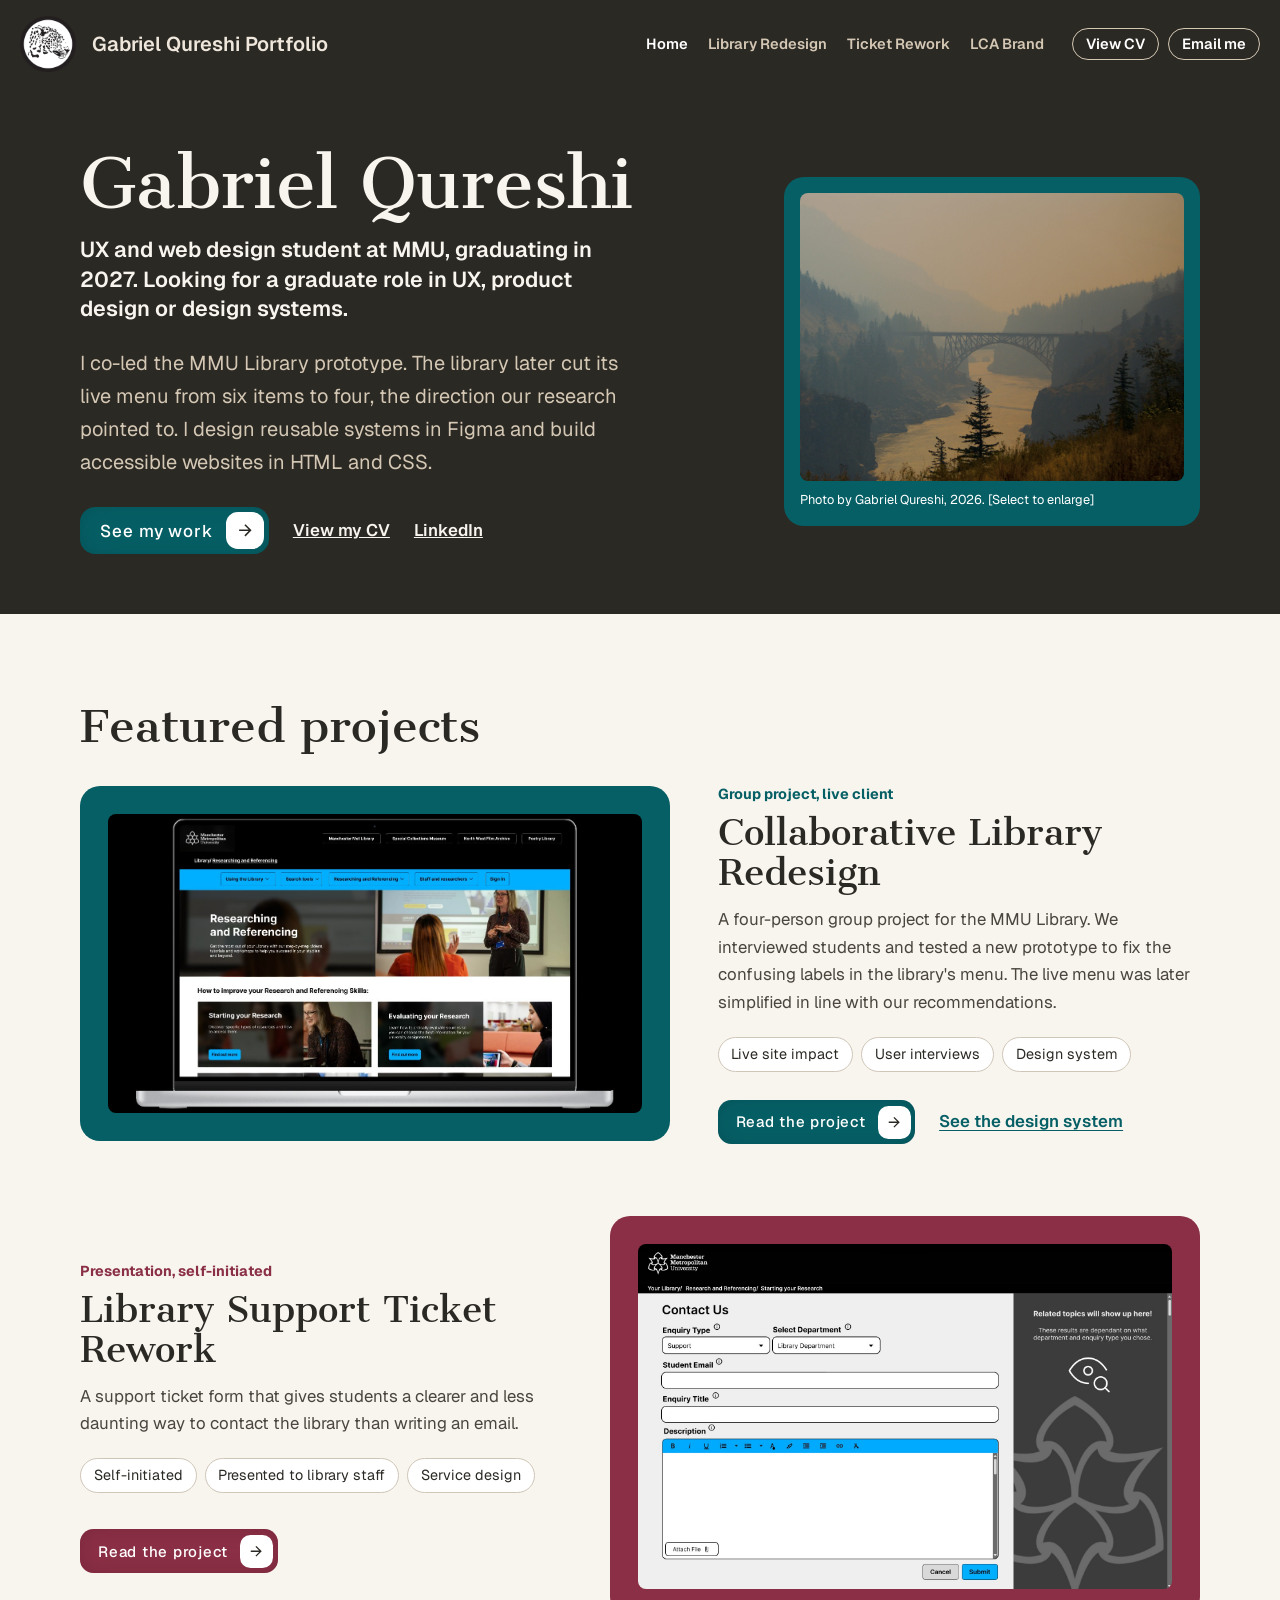
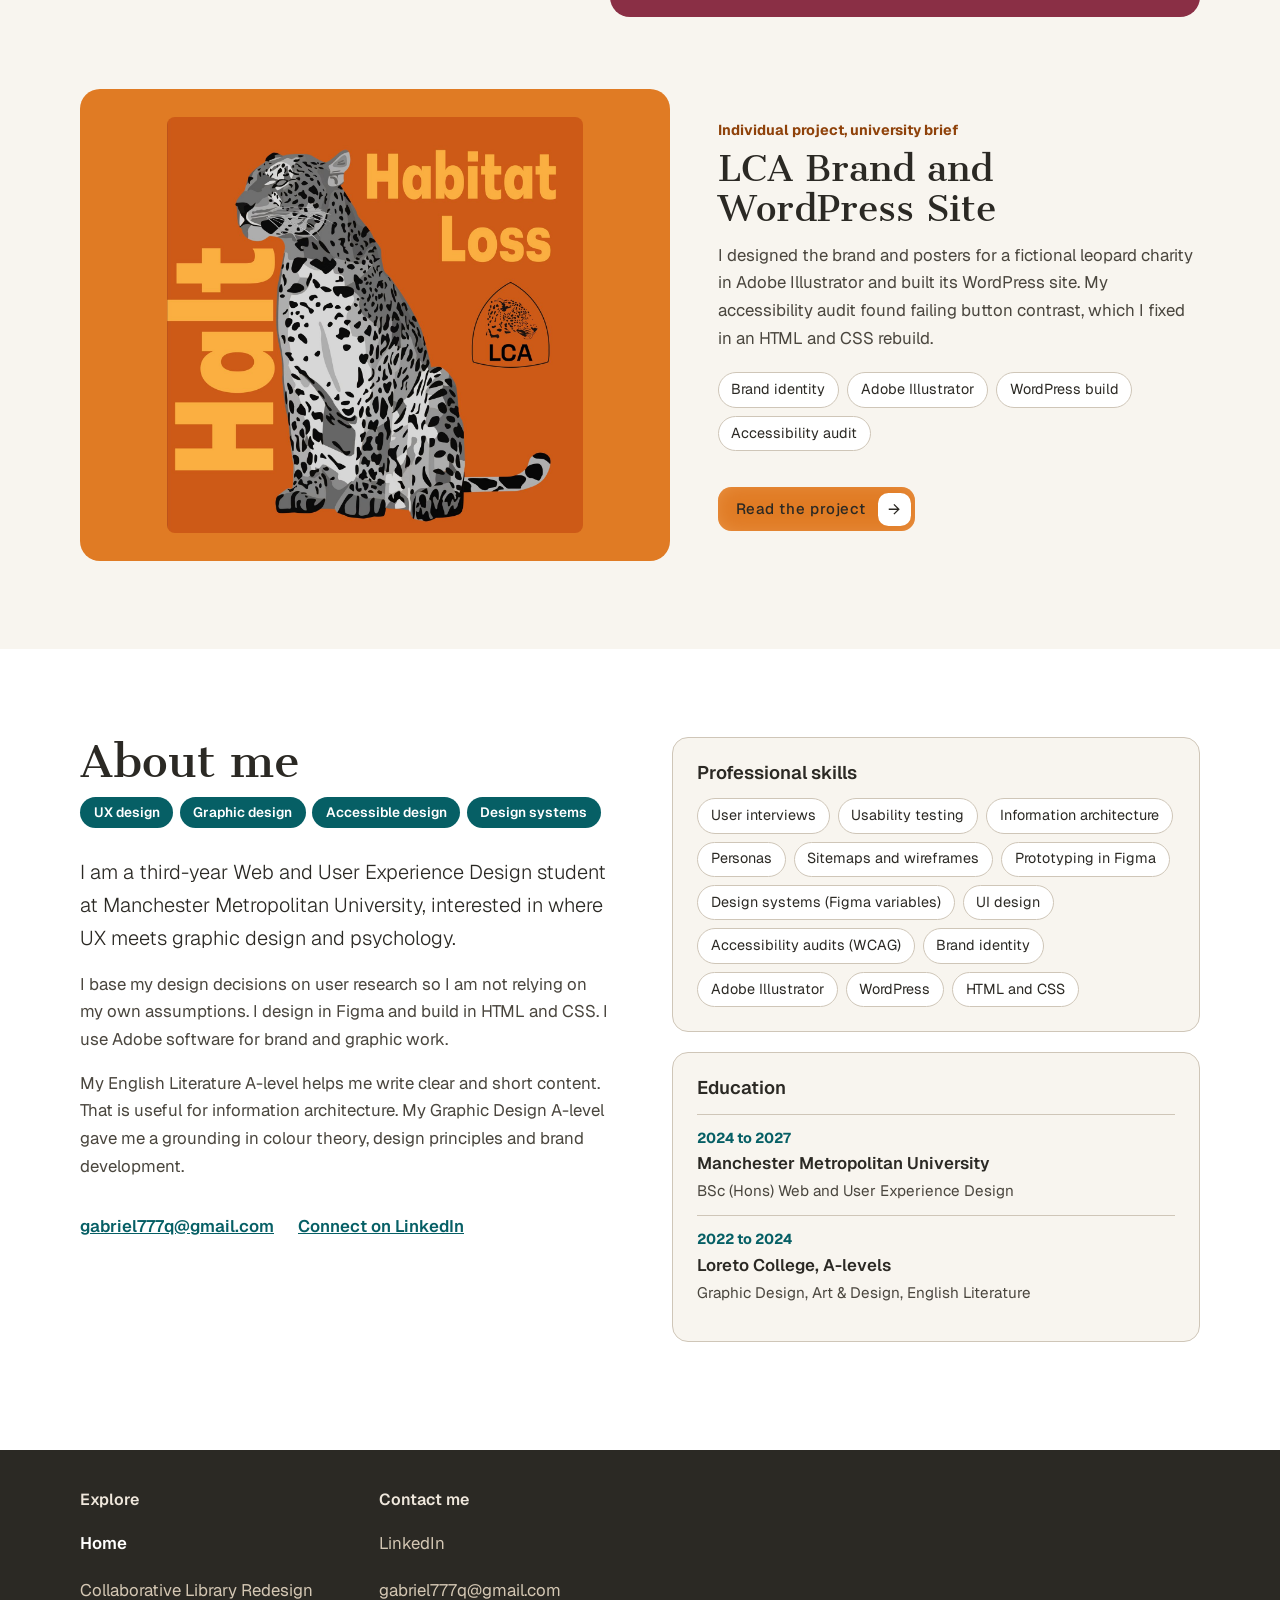
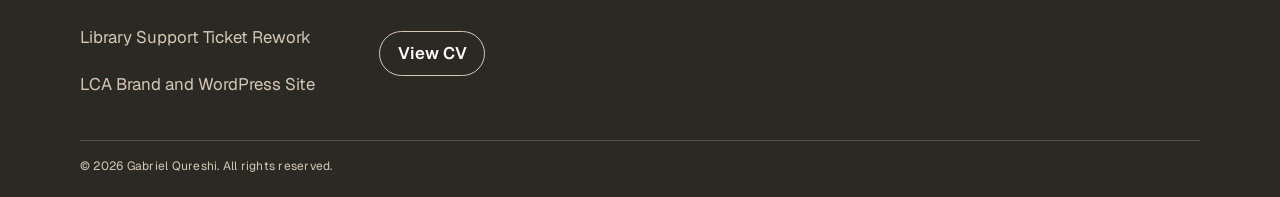
==== commit 0101e6c3: "Add files via upload" ====
--- a/index.html
+++ b/index.html
@@ -41,7 +41,7 @@
                             <li><a href="mmu-library-project.html">Library Redesign</a></li>
                             <li><a href="mmu-library-ticketing-system.html">Ticket Rework</a></li>
                             <li><a href="lca-branding.html">LCA Brand</a></li>
-                            <li><a class="nav-cta" href="assets/CV.pdf" type="application/pdf" target="_blank" rel="noopener">View CV<span class="sr-only"> (PDF, opens in a new tab)</span></a></li>
+                            <li><a class="nav-cta" href="assets/Gabriel_Qureshi_CV.pdf" type="application/pdf" target="_blank" rel="noopener">View CV<span class="sr-only"> (PDF, opens in a new tab)</span></a></li>
                             <li><a class="nav-cta" href="mailto:gabriel777q@gmail.com">Email me</a></li>
                         </ul>
                     </div>
@@ -56,10 +56,10 @@
                     <div>
                         <h1>Gabriel Qureshi</h1>
                         <p class="hero-role">UX and web design student at MMU, graduating in 2027. Looking for a graduate role in UX, product design or design systems.</p>
-                        <p class="hero-lead">I research first, design in Figma using design systems, and build accessible interfaces in HTML and CSS. I co-led the MMU Library prototype, and our research led to changes on the live site.</p>
+                        <p class="hero-lead">I co-led the MMU Library prototype. The library later cut its live menu from six items to four, the direction our research pointed to. I design reusable systems in Figma and build accessible websites in HTML and CSS.</p>
                         <div class="hero-actions">
                             <a class="cssbuttons-io-button" href="#featured-projects">See my work<span class="icon" aria-hidden="true"><svg viewBox="0 0 24 24"><path d="M16.2 11l-5.4-5.4 1.4-1.4L20 12l-7.8 7.8-1.4-1.4 5.4-5.4H4v-2z" fill="currentColor"/></svg></span></a>
-                            <a class="hero-link" href="assets/CV.pdf" type="application/pdf" target="_blank" rel="noopener">View my CV<span class="sr-only"> (PDF, opens in a new tab)</span></a>
+                            <a class="hero-link" href="assets/Gabriel_Qureshi_CV.pdf" type="application/pdf" target="_blank" rel="noopener">View my CV<span class="sr-only"> (PDF, opens in a new tab)</span></a>
                             <a class="hero-link" href="https://www.linkedin.com/in/gabriel-qureshi-59a591330/" target="_blank" rel="noopener noreferrer">LinkedIn</a>
                         </div>
                     </div>
@@ -67,13 +67,11 @@
                         <button class="image-zoom-trigger" type="button" aria-label="Enlarge: steel bridge over a river valley in haze">
                             <img width="2400" height="1609" src="assets/Bridge.jpg" alt="Steel arch bridge over a river valley in haze" />
                         </button>
-                        <figcaption>Photo taken by Gabriel Qureshi, 2026. [Select to enlarge]</figcaption>
+                        <figcaption>Photo by Gabriel Qureshi, 2026. [Select to enlarge]</figcaption>
                     </figure>
                 </div>
             </header>
 
-
-          
 
             <!-- Featured projects -->
             <section class="featured" id="featured-projects" aria-labelledby="featured-title">
@@ -89,7 +87,7 @@
                         <div class="feature-text">
                             <p class="feature-type">Group project, live client</p>
                             <h3><a href="mmu-library-project.html">Collaborative Library Redesign</a></h3>
-                            <p>I co-led a responsive prototype for the MMU Library based on student interviews and usability testing. In our tests with 3 students, they got through all 3 tasks noticeably faster on it, and the library later adopted some of our menu label changes on its live website.</p>
+                            <p>A four-person group project for the MMU Library. We interviewed students and tested a new prototype to fix the confusing labels in the library's menu. The live menu was later simplified in line with our recommendations.</p>
                             <ul class="chip-list" aria-label="Project highlights">
                                 <li>Live site impact</li>
                                 <li>User interviews</li>
@@ -104,16 +102,16 @@
 
                     <article class="feature feature-plum">
                         <div class="feature-image">
-                            <a href="mmu-library-ticketing-system.html" tabindex="-1" aria-hidden="true"><img loading="lazy" width="1500" height="966" src="assets/Ticketing.jpg" alt="MMU Library ticketing system prototype" /></a>
+                            <a href="mmu-library-ticketing-system.html" tabindex="-1" aria-hidden="true"><img loading="lazy" width="1656" height="1070" src="assets/ticket-form-default.jpg" alt="Contact Us form prototype with Enquiry Type and Select Department drop-down menus, fields for student email, enquiry title and description, and a related topics panel on the right" /></a>
                         </div>
                         <div class="feature-text">
-                            <p class="feature-type">Pair project, self-initiated</p>
+                            <p class="feature-type">Presentation, self-initiated</p>
                             <h3><a href="mmu-library-ticketing-system.html">Library Support Ticket Rework</a></h3>
-                            <p>With a partner I designed a support ticket form that is less daunting than writing an email. It helps students reach the right library team.</p>
+                            <p>A support ticket form that gives students a clearer and less daunting way to contact the library than writing an email.</p>
                             <ul class="chip-list" aria-label="Project highlights">
                                 <li>Self-initiated</li>
                                 <li>Presented to library staff</li>
-                                <li>Efficiency focused</li>
+                                <li>Service design</li>
                             </ul>
                             <a class="cssbuttons-io-button" href="mmu-library-ticketing-system.html">Read the project<span class="icon" aria-hidden="true"><svg viewBox="0 0 24 24"><path d="M16.2 11l-5.4-5.4 1.4-1.4L20 12l-7.8 7.8-1.4-1.4 5.4-5.4H4v-2z" fill="currentColor"/></svg></span></a>
                         </div>
@@ -182,7 +180,7 @@
                             </div>
                             <div class="entry">
                                 <p class="entry-year">2022 to 2024</p>
-                                <p class="entry-title">Loreto College, A-Levels</p>
+                                <p class="entry-title">Loreto College, A-levels</p>
                                 <p class="entry-detail">Graphic Design, Art &amp; Design, English Literature</p>
                             </div>
                         </div>
@@ -211,11 +209,11 @@
                                 <li><a href="https://www.linkedin.com/in/gabriel-qureshi-59a591330/" target="_blank" rel="noopener noreferrer">LinkedIn</a></li>
                                 <li><a href="mailto:gabriel777q@gmail.com">gabriel777q@gmail.com</a></li>
                             </ul>
-                            <a class="footer-cv-button" href="assets/CV.pdf" type="application/pdf" target="_blank" rel="noopener">View CV<span class="sr-only"> (PDF, opens in a new tab)</span></a>
-                        </div>
-                    </div>
-                </div>
-                <p class="footer-copyright">Gabriel Qureshi, All Rights Reserved 2026</p>
+                            <a class="footer-cv-button" href="assets/Gabriel_Qureshi_CV.pdf" type="application/pdf" target="_blank" rel="noopener">View CV<span class="sr-only"> (PDF, opens in a new tab)</span></a>
+                        </div>
+                    </div>
+                </div>
+                <p class="footer-copyright">&copy; 2026 Gabriel Qureshi. All rights reserved.</p>
             </div>
         </footer>
         <script src="js/image-lightbox.js" defer></script>
--- a/css/styles.css
+++ b/css/styles.css
@@ -2337,3 +2337,34 @@
   top: 50%;
   margin-top: -1.1em;
 }
+
+/* ---------- navbar comparison: three panels ---------- */
+/* stacked below 1000px; three columns that follow the image widths (720, 905, 580) above it */
+@media (min-width: 800px) and (max-width: 999px) {
+  .compare {
+    grid-template-columns: minmax(0, 1fr);
+  }
+}
+
+@media (min-width: 1000px) {
+  .compare {
+    grid-template-columns: minmax(0, 0.795fr) minmax(0, 1fr) minmax(0, 0.64fr);
+  }
+}
+
+/* ---------- spacing after an image pair or a button row when text follows ---------- */
+.section-body .figure-pair + p,
+.section-body .inline-actions + p {
+  margin-top: 1.75rem;
+}
+
+/* ---------- coded versions block at the end of the design system section ---------- */
+.section-body.coded-versions {
+  margin-top: 2.5rem;
+}
+
+@media (min-width: 900px) {
+  .section-body.coded-versions {
+    grid-column: 2;
+  }
+}
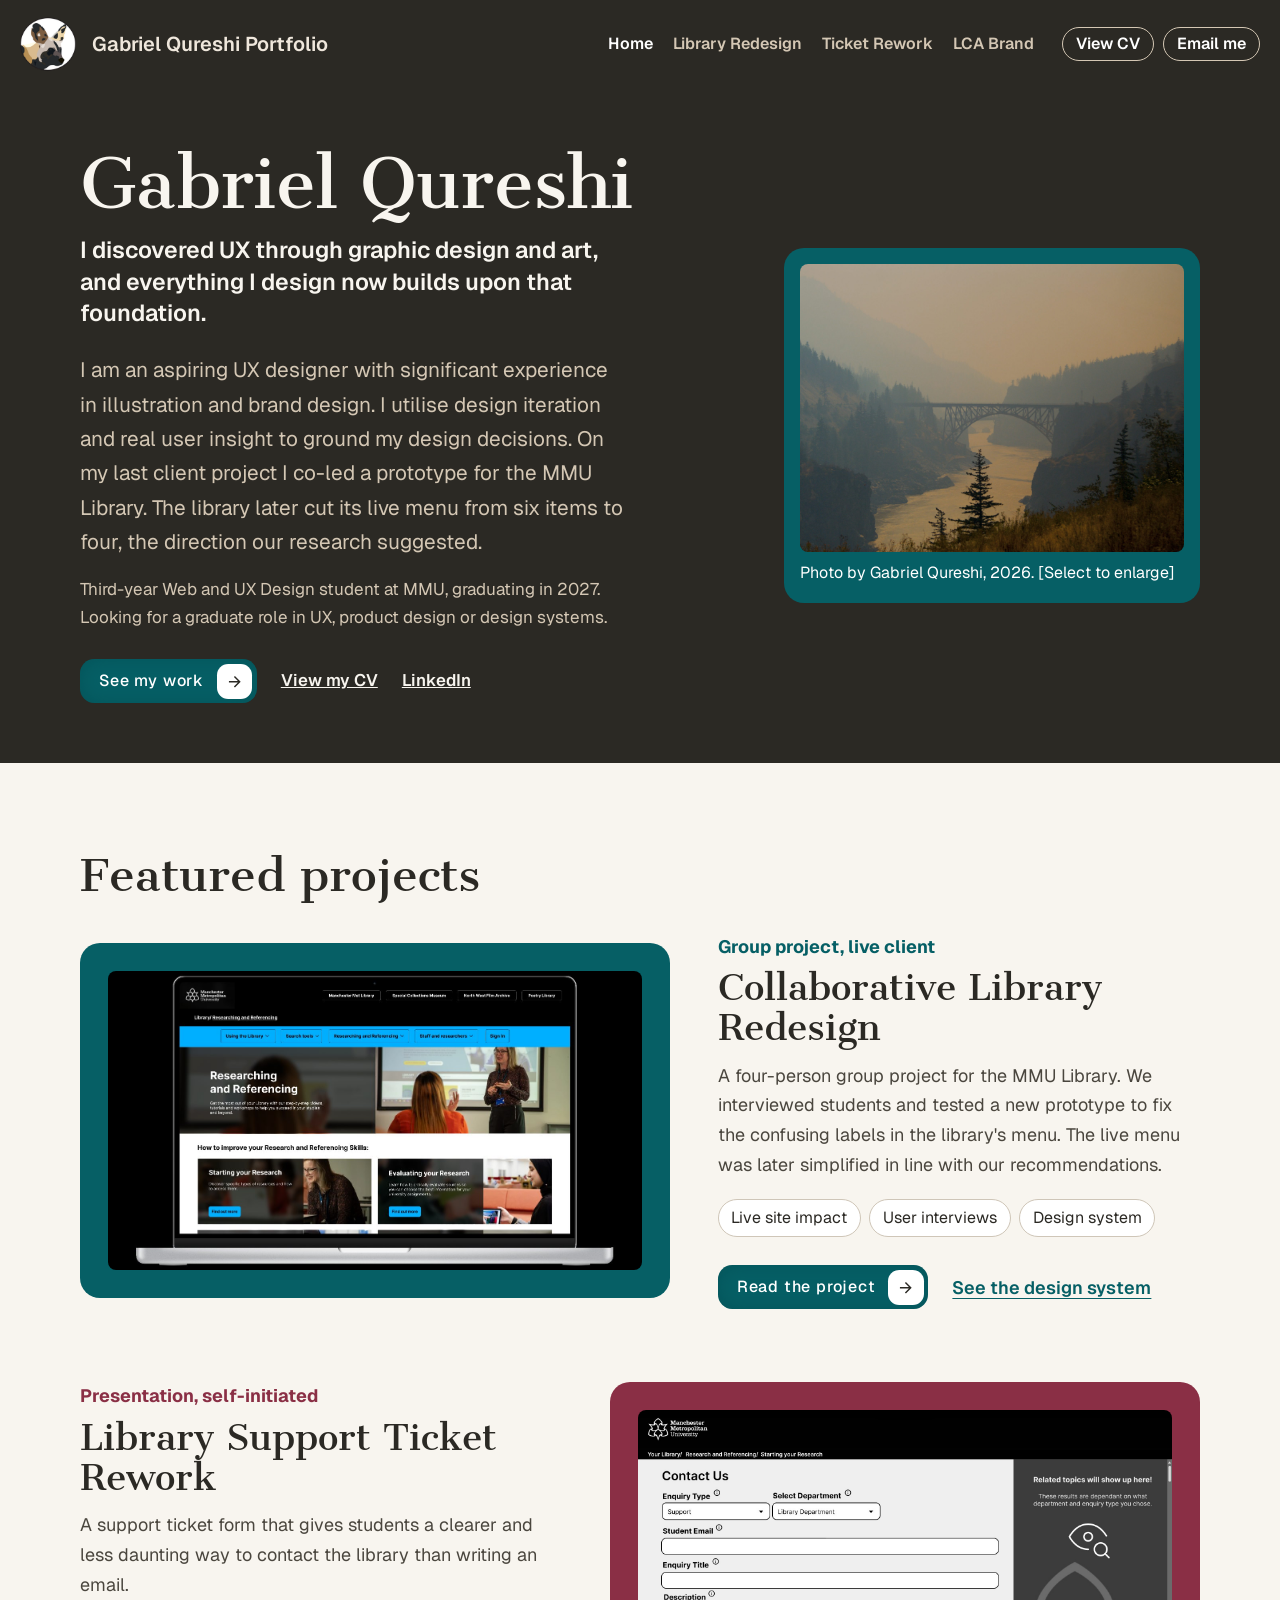
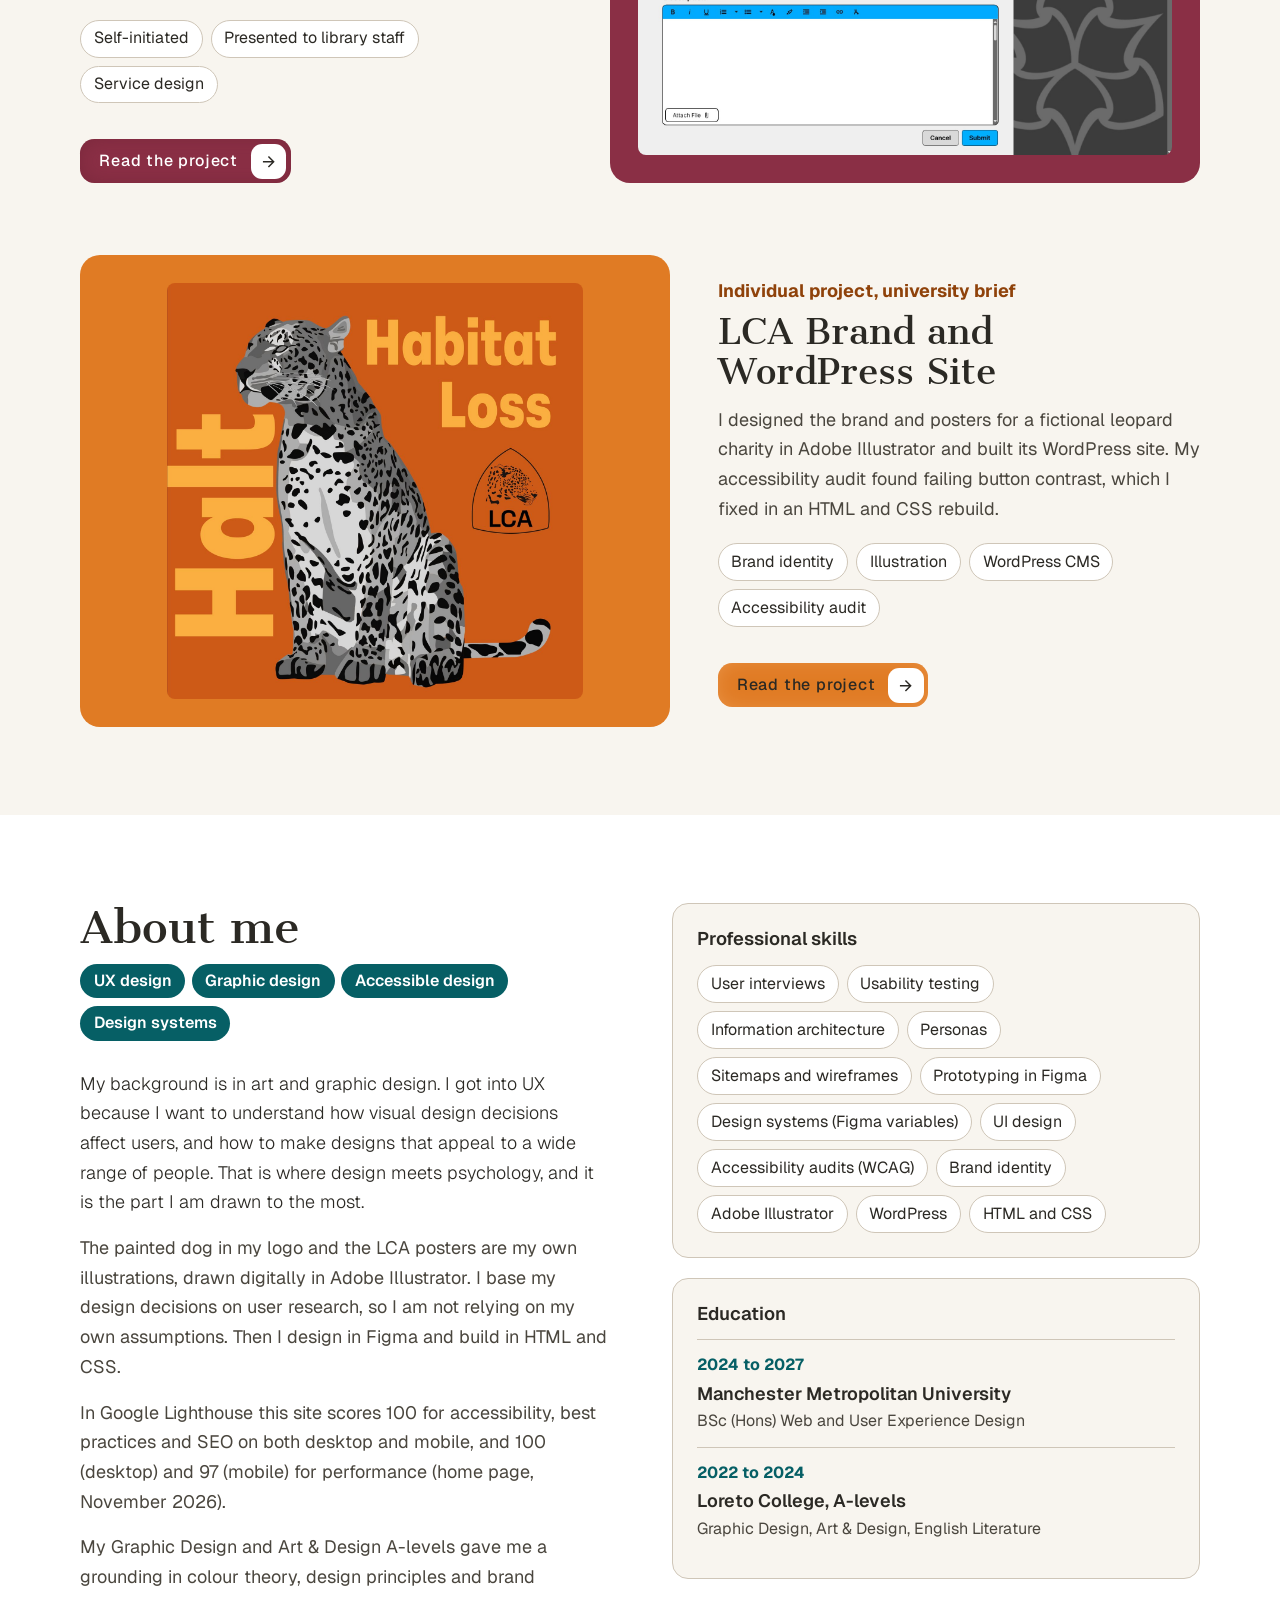
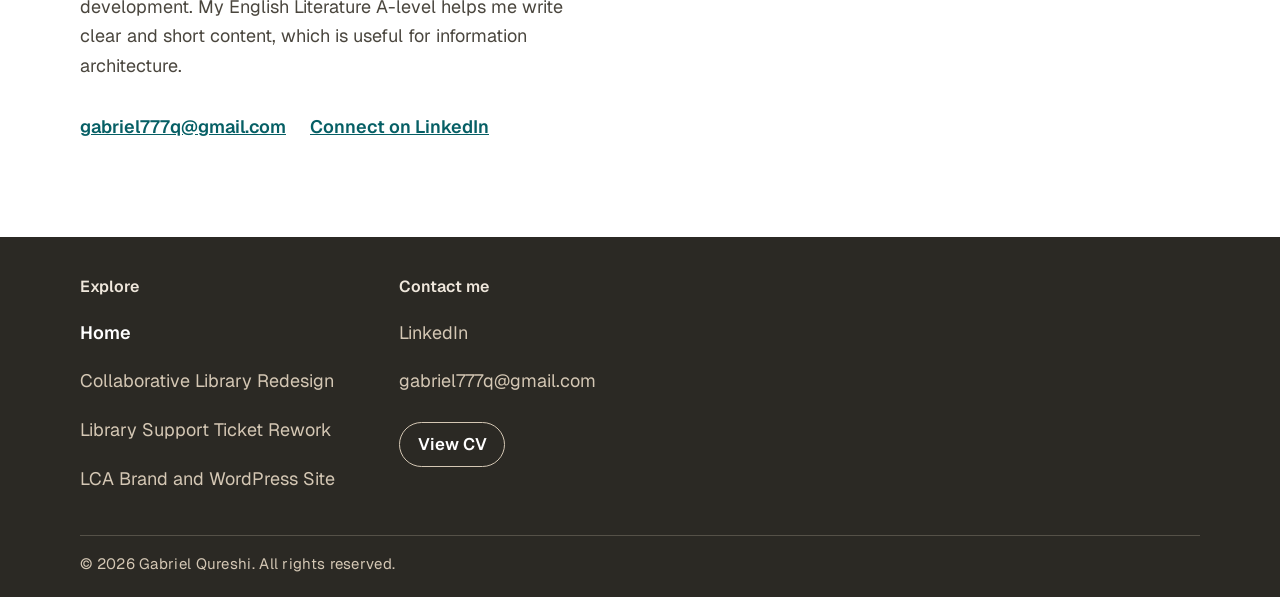
==== commit 9ba75274: "Add files via upload" ====
--- a/index.html
+++ b/index.html
@@ -17,7 +17,9 @@
         <meta name="theme-color" content="#2b2924" />
         <title>Gabriel Qureshi | UX and Design Systems Portfolio</title>
         <!-- Favicon -->
-        <link rel="icon" type="image/png" href="assets/FaviconL.png" />
+        <link rel="icon" type="image/png" sizes="32x32" href="assets/favicon-32.png" />
+        <link rel="icon" type="image/png" sizes="192x192" href="assets/favicon-192.png" />
+        <link rel="apple-touch-icon" href="assets/apple-touch-icon.png" />
         <!-- Google fonts -->
         <link rel="preconnect" href="https://fonts.googleapis.com">
         <link rel="preconnect" href="https://fonts.gstatic.com" crossorigin>
@@ -32,7 +34,7 @@
         <!-- Navigation -->
             <nav class="site-nav">
                 <div class="wrapper nav-inner">
-                    <img width="80" height="80" class="Bull-Icon" src="assets/FaviconL.png" alt="" />
+                    <img width="80" height="80" class="Bull-Icon" src="assets/logo-mark.png" alt="" />
                     <a class="brand" href="index.html"><span>Gabriel Qureshi Portfolio</span></a>
                     <button class="nav-toggle" type="button" aria-controls="nav-menu" aria-expanded="false" aria-label="Toggle navigation"><span class="nav-toggle-icon"></span></button>
                     <div class="nav-menu" id="nav-menu">
@@ -55,8 +57,9 @@
                 <div class="container">
                     <div>
                         <h1>Gabriel Qureshi</h1>
-                        <p class="hero-role">UX and web design student at MMU, graduating in 2027. Looking for a graduate role in UX, product design or design systems.</p>
-                        <p class="hero-lead">I co-led the MMU Library prototype. The library later cut its live menu from six items to four, the direction our research pointed to. I design reusable systems in Figma and build accessible websites in HTML and CSS.</p>
+                        <p class="hero-role">I discovered UX through graphic design and art, and everything I design now builds upon that foundation.</p>
+                        <p class="hero-lead">I am an aspiring UX designer with significant experience in illustration and brand design. I utilise design iteration and real user insight to ground my design decisions. On my last client project I co-led a prototype for the MMU Library. The library later cut its live menu from six items to four, the direction our research suggested.</p>
+                        <p class="hero-status">Third-year Web and UX Design student at MMU, graduating in 2027. Looking for a graduate role in UX, product design or design systems.</p>
                         <div class="hero-actions">
                             <a class="cssbuttons-io-button" href="#featured-projects">See my work<span class="icon" aria-hidden="true"><svg viewBox="0 0 24 24"><path d="M16.2 11l-5.4-5.4 1.4-1.4L20 12l-7.8 7.8-1.4-1.4 5.4-5.4H4v-2z" fill="currentColor"/></svg></span></a>
                             <a class="hero-link" href="assets/Gabriel_Qureshi_CV.pdf" type="application/pdf" target="_blank" rel="noopener">View my CV<span class="sr-only"> (PDF, opens in a new tab)</span></a>
@@ -127,8 +130,8 @@
                             <p>I designed the brand and posters for a fictional leopard charity in Adobe Illustrator and built its WordPress site. My accessibility audit found failing button contrast, which I fixed in an HTML and CSS rebuild.</p>
                             <ul class="chip-list" aria-label="Project highlights">
                                 <li>Brand identity</li>
-                                <li>Adobe Illustrator</li>
-                                <li>WordPress build</li>
+                                <li>Illustration</li>
+                                <li>WordPress CMS</li>
                                 <li>Accessibility audit</li>
                             </ul>
                             <a class="cssbuttons-io-button" href="lca-branding.html">Read the project<span class="icon" aria-hidden="true"><svg viewBox="0 0 24 24"><path d="M16.2 11l-5.4-5.4 1.4-1.4L20 12l-7.8 7.8-1.4-1.4 5.4-5.4H4v-2z" fill="currentColor"/></svg></span></a>
@@ -143,9 +146,10 @@
                     <div class="about-text">
                         <h2 class="section-title" id="about-title">About me</h2>
                         <p class="about-tags"><span class="tag">UX design</span><span class="tag">Graphic design</span><span class="tag">Accessible design</span><span class="tag">Design systems</span></p>
-                        <p class="intro-text">I am a third-year Web and User Experience Design student at Manchester Metropolitan University, interested in where UX meets graphic design and psychology.</p>
-                        <p>I base my design decisions on user research so I am not relying on my own assumptions. I design in Figma and build in HTML and CSS. I use Adobe software for brand and graphic work.</p>
-                        <p>My English Literature A-level helps me write clear and short content. That is useful for information architecture. My Graphic Design A-level gave me a grounding in colour theory, design principles and brand development.</p>
+                        <p class="intro-text">My background is in art and graphic design. I got into UX because I want to understand how visual design decisions affect users, and how to make designs that appeal to a wide range of people. That is where design meets psychology, and it is the part I am drawn to the most.</p>
+                        <p>The painted dog in my logo and the LCA posters are my own illustrations, drawn digitally in Adobe Illustrator. I base my design decisions on user research, so I am not relying on my own assumptions. Then I design in Figma and build in HTML and CSS.</p>
+                        <p>In Google Lighthouse this site scores 100 for accessibility, best practices and SEO on both desktop and mobile, and 100 (desktop) and 97 (mobile) for performance (home page, November 2026).</p>
+                        <p>My Graphic Design and Art &amp; Design A-levels gave me a grounding in colour theory, design principles and brand development. My English Literature A-level helps me write clear and short content, which is useful for information architecture.</p>
                         <ul class="contact-links">
                             <li><a href="mailto:gabriel777q@gmail.com">gabriel777q@gmail.com</a></li>
                             <li><a href="https://www.linkedin.com/in/gabriel-qureshi-59a591330/" target="_blank" rel="noopener noreferrer">Connect on LinkedIn</a></li>
--- a/css/styles.css
+++ b/css/styles.css
@@ -2364,7 +2364,147 @@
 }
 
 @media (min-width: 900px) {
-  .section-body.coded-versions {
+  .section-body.coded-versions,
+  .page-strip + .grid-caption + .section-body {
     grid-column: 2;
   }
 }
+
+/* ---------- hero: small status line under the intro ---------- */
+.hero-status {
+  max-width: 34rem;
+  margin: 1rem 0 0;
+  font-size: 1rem;
+  color: #d4c7b4;
+}
+
+/* ==========================================================
+   Readability pass: larger text everywhere
+   Body text 18px, nothing below 16px except the copyright line.
+   ========================================================== */
+body {
+  font-size: 1.125rem;
+  line-height: 1.65;
+}
+
+/* main reading text */
+.section-body p,
+.section-body li,
+.section-body dd,
+.project-summary p,
+.about-text p,
+.feature-text p,
+.finding-grid p,
+.change-item dd,
+.change-item dt,
+.tick-list li,
+.step-list li,
+.facts-bar dd,
+.footer-links a,
+.contact-links a,
+.text-link,
+.entry-title,
+.project-nav a {
+  font-size: 1.125rem;
+}
+
+.hero-lead,
+.intro-text {
+  font-size: 1.3rem;
+}
+
+.hero-role {
+  font-size: 1.45rem;
+}
+
+.hero-status {
+  font-size: 1.0625rem;
+}
+
+/* supporting text: captions, labels, chips, table */
+figcaption,
+.hero-stage figcaption,
+.figure-block figcaption,
+.system-panel figcaption,
+.grid-caption,
+.device-bar,
+.tag,
+.chip-list li,
+.feature-type,
+.entry-year,
+.entry-detail,
+.facts-bar dt,
+.jump-nav a,
+.jump-label,
+.persona-label,
+.persona-meta,
+.nav-links a,
+.nav-cta,
+.cssbuttons-io-button,
+.board-intro p {
+  font-size: 1rem;
+}
+
+.findings-table th,
+.findings-table td,
+.findings-table li,
+.findings-table q {
+  font-size: 1.0625rem;
+}
+
+.footer-copyright {
+  font-size: .9375rem;
+}
+
+body .hero-stage figcaption,
+body .cssbuttons-io-button,
+.findings-table thead th,
+.image-lightbox-close {
+  font-size: 1rem;
+}
+
+body.home .hero-stage figcaption,
+body.home .page-hero .hero-stage figcaption,
+body.home .cssbuttons-io-button,
+body.home .feature .cssbuttons-io-button {
+  font-size: 1rem !important;
+}
+
+/* long button labels wrap instead of running off narrow or zoomed screens */
+.cssbuttons-io-button {
+  max-width: 100%;
+  height: auto;
+  min-height: 2.75rem;
+  white-space: normal;
+  text-align: left;
+  overflow-wrap: anywhere;
+}
+
+.project-nav,
+.project-end {
+  min-width: 0;
+  max-width: 100%;
+}
+
+/* chips and tags wrap on very narrow or zoomed screens */
+.chip-list li,
+.tag {
+  max-width: 100%;
+  white-space: normal;
+  overflow-wrap: anywhere;
+}
+
+.feature-text,
+.feature h3 {
+  min-width: 0;
+  overflow-wrap: anywhere;
+}
+
+h1,
+h2,
+h3,
+.project-summary > div,
+.finding-grid > div {
+  min-width: 0;
+  overflow-wrap: anywhere;
+}
